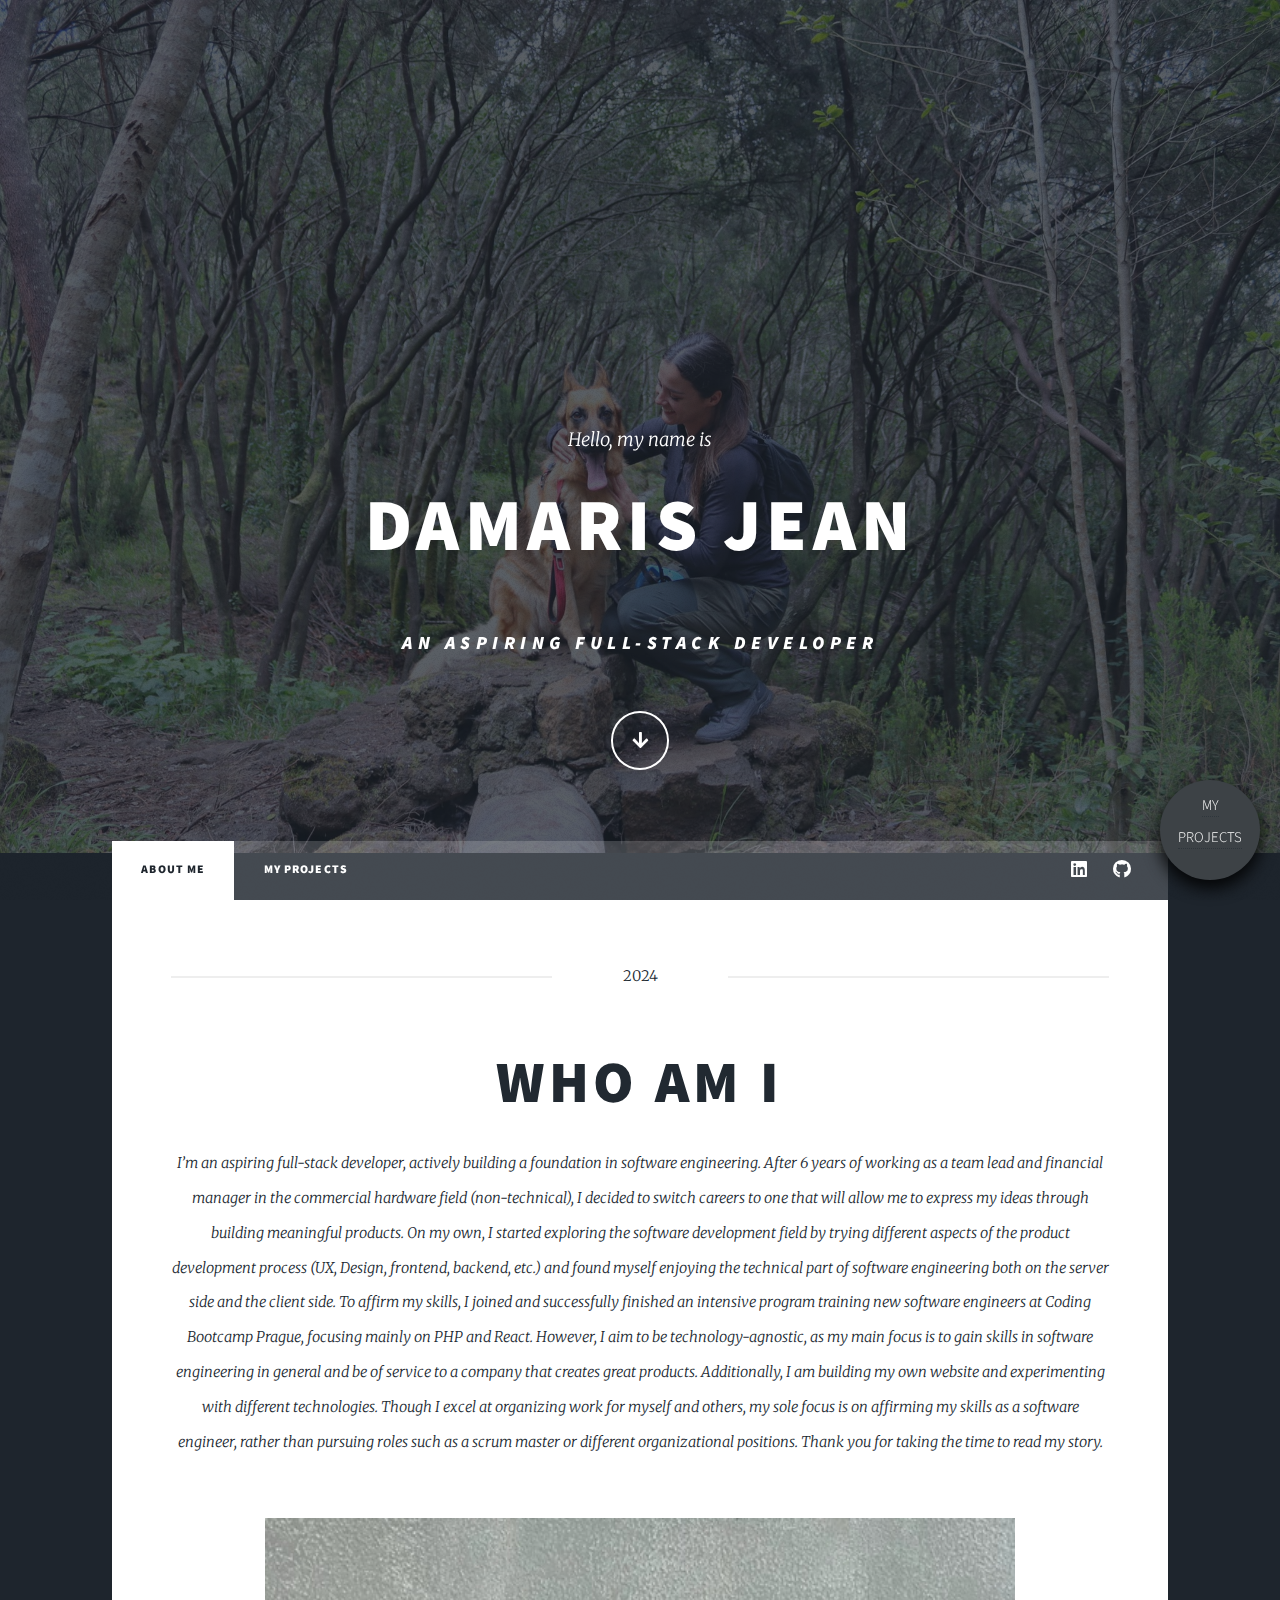
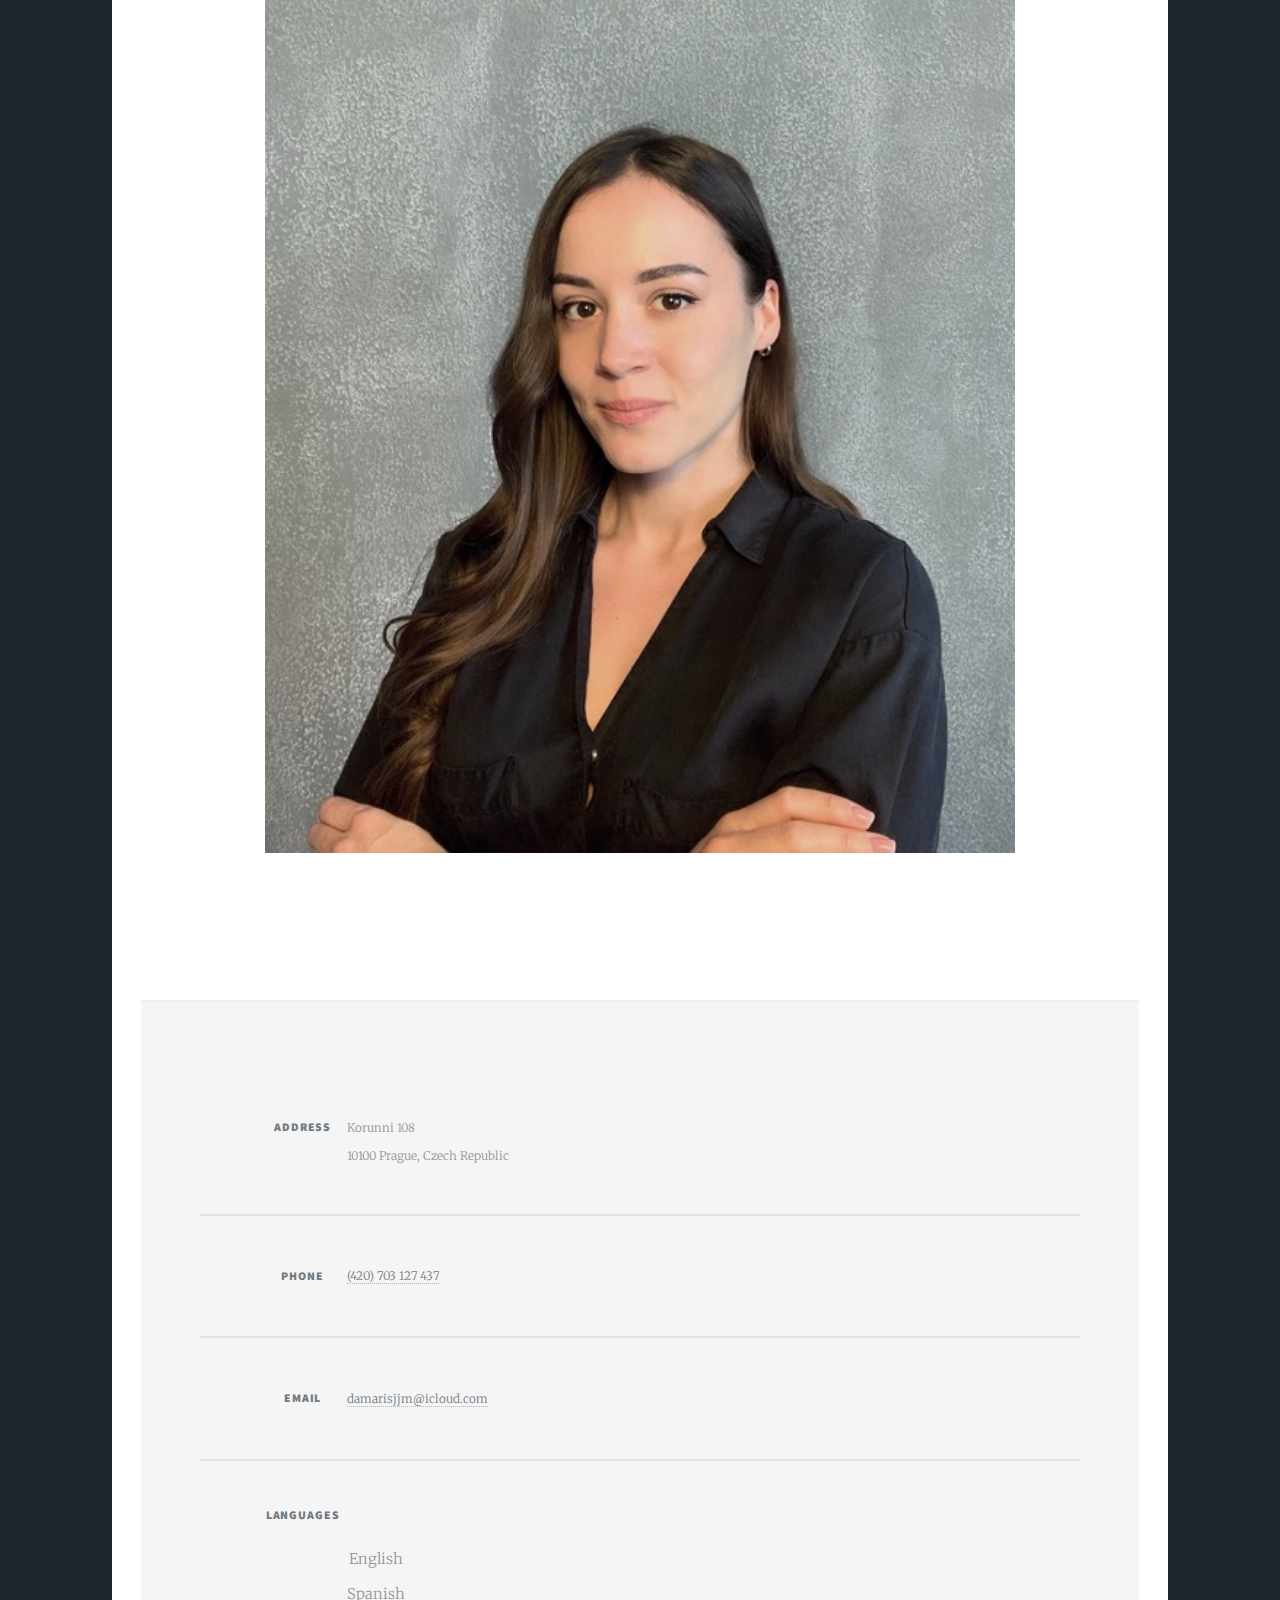
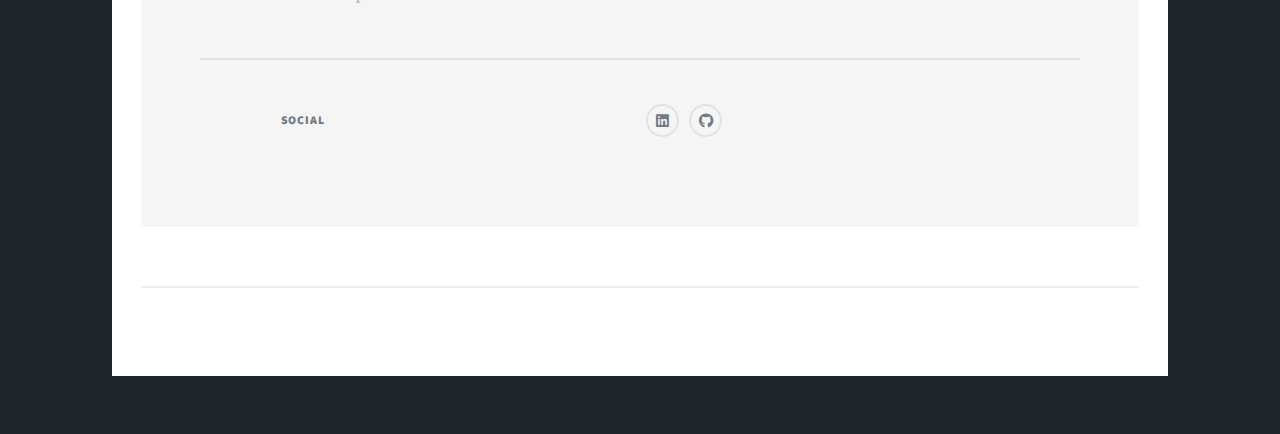
==== index.html @ efca3526 "Add files via upload" ====
<!DOCTYPE html>

<html>
  <head>
    <title>Damaris Jean Jorge Manzano</title>
    <meta charset="utf-8" />
    <meta
      name="viewport"
      content="width=device-width, initial-scale=1, user-scalable=no"
    />
    <link rel="stylesheet" href="assets/css/main.css" />
    <noscript
      ><link rel="stylesheet" href="assets/css/noscript.css"
    /></noscript>
  </head>
  
  <body class="is-preload">
	<!-- Floating Button -->
<div class="floating-button">
    <a href="./generic.html"> MY PROJECTS</a>
</div>
    <!-- Wrapper -->
    <div id="wrapper" class="fade-in">
      <!-- Intro -->
      <div id="intro">
        <p>Hello, my name is</p>
        <h1>
          Damaris Jean
		  <br />
		  <br />
          <p>An aspiring full-stack developer</p>
        </h1>
        <ul class="actions">
          <li>
            <a
              href="#header"
              class="button icon solid solo fa-arrow-down scrolly"
              >Continue</a
            >
          </li>
        </ul>
      </div>

      <!-- Nav -->
      <nav id="nav">
        <ul class="links">
          <li class="active"><a href="index.html">About Me</a></li>
          <li><a href="generic.html">My projects</a></li>

          <!-- <li><a href="elements.html">Elements Reference</a></li> -->
        </ul>
        <ul class="icons">
          <li>
            <a href="https://www.linkedin.com/in/damaris-jjm" class="icon brands fa-linkedin"
              ><span class="label">Linkedin</span></a
            >
          </li>
          <li>
            <a href="https://github.com/DamarisJean" class="icon brands fa-github"
              ><span class="label">GitHub</span></a
            >
          </li>
        </ul>
      </nav>

      <!-- Main -->
      <div id="main">
        <!-- Featured Post -->
        <article class="post featured">
          <header class="major">
            <span class="date">2024</span>
            <h2>
              <a href="#">Who am I </a>
            </h2>
            <p>
              
I’m an aspiring full-stack developer, actively building a foundation in software engineering.
After 6 years of working as a team lead and financial manager in the commercial hardware field (non-technical), I decided to switch careers to one that will allow me to express my ideas through building meaningful products. On my own, I started exploring the software development field by trying different aspects of the product development process (UX, Design, frontend, backend, etc.) and found myself enjoying the technical part of software engineering both on the server side and the client side.
To affirm my skills, I joined and successfully finished an intensive program training new software engineers at Coding Bootcamp Prague, focusing mainly on PHP and React. However, I aim to be technology-agnostic, as my main focus is to gain skills in software engineering in general and be of service to a company that creates great products.
Additionally, I am building my own website and experimenting with different technologies. Though I excel at organizing work for myself and others, my sole focus is on affirming my skills as a software engineer, rather than pursuing roles such as a scrum master or different organizational positions.
Thank you for taking the time to read my story. 
            </p>
          </header>
          <a href="#" class="image main"><img src="images/bg.jpg" alt="" /></a>
          <ul class="actions special"></ul>
        </article>


      <!-- Footer -->
      <footer id="footer">
        <section class="split contact">
          <section class="alt">
            <h3>Address</h3>
            <p>
              Korunni 108<br />
              10100 Prague, Czech Republic
            </p>
          </section>
          <section>
            <h3>Phone</h3>
            <p><a href="#">(420) 703 127 437</a></p>
          </section>
          <section>
            <h3>Email</h3>
            <p><a href="#">damarisjjm@icloud.com</a></p>
          </section>
		  <section class="alt">
            <h3>Languages</h3>
            <br>
              English </br>
			  Spanish
            </p>
          </section>
          <section>
            <h3>Social</h3>
            <ul class="icons alt">
              <li>
                <a href="https://www.linkedin.com/in/damaris-jjm" class="icon brands alt fa-linkedin"
                  ><span class="label">Linkedin</span></a
                >
              </li>
              <li>
                <a href="https://github.com/DamarisJean" class="icon brands alt fa-github"
                  ><span class="label">GitHub</span></a
                >
              </li>
            </ul>
          </section>
        </section>
      </footer>

      <!-- Copyright -->
      <div id="copyright">
     
    </div>

    <!-- Scripts -->
    <script src="assets/js/jquery.min.js"></script>
    <script src="assets/js/jquery.scrollex.min.js"></script>
    <script src="assets/js/jquery.scrolly.min.js"></script>
    <script src="assets/js/browser.min.js"></script>
    <script src="assets/js/breakpoints.min.js"></script>
    <script src="assets/js/util.js"></script>
    <script src="assets/js/main.js"></script>
  </body>
</html>
---- assets/css/main.css ----
@import url(fontawesome-all.min.css);
@import url("https://fonts.googleapis.com/css?family=Merriweather:300,700,300italic,700italic|Source+Sans+Pro:900");

html,
body,
div,
span,
applet,
object,
iframe,
h1,
h2,
h3,
h4,
h5,
h6,
p,
blockquote,
pre,
a,
abbr,
acronym,
address,
big,
cite,
code,
del,
dfn,
em,
img,
ins,
kbd,
q,
s,
samp,
small,
strike,
strong,
sub,
sup,
tt,
var,
b,
u,
i,
center,
dl,
dt,
dd,
ol,
ul,
li,
fieldset,
form,
label,
legend,
table,
caption,
tbody,
tfoot,
thead,
tr,
th,
td,
article,
aside,
canvas,
details,
embed,
figure,
figcaption,
footer,
header,
hgroup,
menu,
nav,
output,
ruby,
section,
summary,
time,
mark,
audio,
video {
  margin: 0;
  padding: 0;
  border: 0;
  font-size: 100%;
  font: inherit;
  vertical-align: baseline;
}

/* floating button */
.floating-button {
  position: fixed;
  font-family: "Source Sans Pro", Helvetica, sans-serif;
  bottom: 20px;
  right: 20px;
  line-height: 2.2;
  padding: 10px;
  background-color: #3d4246;
  color: #fff;
  cursor: pointer;
  border-radius: 1000px;
  text-align: center;
  z-index: 500;
  height: 100px;
  width: 100px;
  border-radius: 50%;
  box-shadow: 0 8px 16px 0 rgba(0, 0, 0, 0.8), 0 6px 20px 0 rgba(0, 0, 0, 0.25);
  cursor: pointer;
}

.floating-button a {
  text-decoration: none;
  color: #fff;
}

article,
aside,
details,
figcaption,
figure,
footer,
header,
hgroup,
menu,
nav,
section {
  display: block;
}

body {
  line-height: 1;
}

ol,
ul {
  list-style: none;
}

blockquote,
q {
  quotes: none;
}

blockquote:before,
blockquote:after,
q:before,
q:after {
  content: "";
  content: none;
}

table {
  border-collapse: collapse;
  border-spacing: 0;
}

body {
  -webkit-text-size-adjust: none;
}

mark {
  background-color: transparent;
  color: inherit;
}

input::-moz-focus-inner {
  border: 0;
  padding: 0;
}

input,
select,
textarea {
  -moz-appearance: none;
  -webkit-appearance: none;
  -ms-appearance: none;
  appearance: none;
}

/* Basic */

@-ms-viewport {
  width: device-width;
}

body {
  -ms-overflow-style: scrollbar;
}

@media screen and (max-width: 480px) {
  html,
  body {
    min-width: 320px;
  }
}

html {
  box-sizing: border-box;
}

*,
*:before,
*:after {
  box-sizing: inherit;
}

body {
  background-color: #1e252d;
}

body.is-preload *,
body.is-preload *:before,
body.is-preload *:after {
  -moz-animation: none !important;
  -webkit-animation: none !important;
  -ms-animation: none !important;
  animation: none !important;
  -moz-transition: none !important;
  -webkit-transition: none !important;
  -ms-transition: none !important;
  transition: none !important;
}

/* Type */

html {
  font-size: 16pt;
}

@media screen and (max-width: 1680px) {
  html {
    font-size: 12pt;
  }
}

@media screen and (max-width: 1280px) {
  html {
    font-size: 11pt;
  }
}

@media screen and (max-width: 360px) {
  html {
    font-size: 10pt;
  }
}

body {
  color: #212931;
}

body,
input,
select,
textarea {
  font-family: "Merriweather", Georgia, serif;
  font-weight: 300;
  font-size: 1rem;
  line-height: 2.375;
}

a {
  -moz-transition: color 0.2s ease-in-out, background-color 0.2s ease-in-out,
    border-color 0.2s ease-in-out, box-shadow 0.2s ease-in-out;
  -webkit-transition: color 0.2s ease-in-out, background-color 0.2s ease-in-out,
    border-color 0.2s ease-in-out, box-shadow 0.2s ease-in-out;
  -ms-transition: color 0.2s ease-in-out, background-color 0.2s ease-in-out,
    border-color 0.2s ease-in-out, box-shadow 0.2s ease-in-out;
  transition: color 0.2s ease-in-out, background-color 0.2s ease-in-out,
    border-color 0.2s ease-in-out, box-shadow 0.2s ease-in-out;
  border-bottom: dotted 1px;
  text-decoration: none;
}

a:hover {
  border-bottom-color: transparent;
}

strong,
b {
  font-weight: 600;
}

em,
i {
  font-style: italic;
}

p {
  text-align: justify;
  margin: 0 0 2rem 0;
}

h1,
h2,
h3,
h4,
h5,
h6 {
  font-family: "Source Sans Pro", Helvetica, sans-serif;
  font-weight: 900;
  line-height: 1.5;
  letter-spacing: 0.075em;
  text-transform: uppercase;
  margin: 0 0 1rem 0;
}

h1 a,
h2 a,
h3 a,
h4 a,
h5 a,
h6 a {
  border-bottom: 0;
  color: inherit;
  text-decoration: none;
}

h1 {
  font-size: 4rem;
  line-height: 1.1;
  margin: 0 0 2rem 0;
}

h2 {
  font-size: 1.75rem;
  line-height: 1.3;
  margin: 0 0 1.5rem 0;
}

h3 {
  font-size: 1.25rem;
  margin: 0 0 1.5rem 0;
}

h4 {
  font-size: 1rem;
}

h5 {
  font-size: 0.9rem;
}

h6 {
  font-size: 0.8rem;
}

sub {
  font-size: 0.8rem;
  position: relative;
  top: 0.5rem;
}

sup {
  font-size: 0.8rem;
  position: relative;
  top: -0.5rem;
}

blockquote {
  border-left: solid 4px;
  font-style: italic;
  margin: 0 0 2rem 0;
  padding: 0.5rem 0 0.5rem 2rem;
}

code {
  border: solid 2px;
  font-family: "Courier New", monospace;
  font-size: 0.9rem;
  margin: 0 0.25rem;
  padding: 0.25rem 0.65rem;
}

pre {
  -webkit-overflow-scrolling: touch;
  font-family: "Courier New", monospace;
  font-size: 0.9rem;
  margin: 0 0 2rem 0;
}

pre code {
  display: block;
  line-height: 1.75;
  padding: 1rem 1.5rem;
  overflow-x: auto;
}

hr {
  border: 0;
  border-bottom: solid 2px;
  margin: 3rem 0;
}

hr.major {
  margin: 5rem 0;
}

.align-left {
  text-align: left;
}

.align-center {
  text-align: center;
}

.align-right {
  text-align: right;
}

input,
select,
textarea {
  color: #212931;
}

a {
  color: #212931;
  border-bottom-color: rgba(33, 41, 49, 0.5);
}

a:hover {
  border-bottom-color: transparent;
  color: #18bfef !important;
}

strong,
b {
  color: #212931;
}

h1,
h2,
h3,
h4,
h5,
h6 {
  color: #212931;
}

blockquote {
  border-left-color: #eeeeee;
}

code {
  background: rgba(220, 220, 220, 0.25);
  border-color: #eeeeee;
}

hr {
  border-bottom-color: #eeeeee;
}

/* Row */

.row {
  display: flex;
  flex-wrap: wrap;
  box-sizing: border-box;
  align-items: stretch;
}

.row > * {
  box-sizing: border-box;
}

.row.gtr-uniform > * > :last-child {
  margin-bottom: 0;
}

.row.aln-left {
  justify-content: flex-start;
}

.row.aln-center {
  justify-content: center;
}

.row.aln-right {
  justify-content: flex-end;
}

.row.aln-top {
  align-items: flex-start;
}

.row.aln-middle {
  align-items: center;
}

.row.aln-bottom {
  align-items: flex-end;
}

.row > .imp {
  order: -1;
}

.row > .col-1 {
  width: 8.33333%;
}

.row > .off-1 {
  margin-left: 8.33333%;
}

.row > .col-2 {
  width: 16.66667%;
}

.row > .off-2 {
  margin-left: 16.66667%;
}

.row > .col-3 {
  width: 25%;
}

.row > .off-3 {
  margin-left: 25%;
}

.row > .col-4 {
  width: 33.33333%;
}

.row > .off-4 {
  margin-left: 33.33333%;
}

.row > .col-5 {
  width: 41.66667%;
}

.row > .off-5 {
  margin-left: 41.66667%;
}

.row > .col-6 {
  width: 50%;
}

.row > .off-6 {
  margin-left: 50%;
}

.row > .col-7 {
  width: 58.33333%;
}

.row > .off-7 {
  margin-left: 58.33333%;
}

.row > .col-8 {
  width: 66.66667%;
}

.row > .off-8 {
  margin-left: 66.66667%;
}

.row > .col-9 {
  width: 75%;
}

.row > .off-9 {
  margin-left: 75%;
}

.row > .col-10 {
  width: 83.33333%;
}

.row > .off-10 {
  margin-left: 83.33333%;
}

.row > .col-11 {
  width: 91.66667%;
}

.row > .off-11 {
  margin-left: 91.66667%;
}

.row > .col-12 {
  width: 100%;
}

.row > .off-12 {
  margin-left: 100%;
}

.row.gtr-0 {
  margin-top: 0;
  margin-left: 0rem;
}

.row.gtr-0 > * {
  padding: 0 0 0 0rem;
}

.row.gtr-0.gtr-uniform {
  margin-top: 0rem;
}

.row.gtr-0.gtr-uniform > * {
  padding-top: 0rem;
}

.row.gtr-25 {
  margin-top: 0;
  margin-left: -0.375rem;
}

.row.gtr-25 > * {
  padding: 0 0 0 0.375rem;
}

.row.gtr-25.gtr-uniform {
  margin-top: -0.375rem;
}

.row.gtr-25.gtr-uniform > * {
  padding-top: 0.375rem;
}

.row.gtr-50 {
  margin-top: 0;
  margin-left: -0.75rem;
}

.row.gtr-50 > * {
  padding: 0 0 0 0.75rem;
}

.row.gtr-50.gtr-uniform {
  margin-top: -0.75rem;
}

.row.gtr-50.gtr-uniform > * {
  padding-top: 0.75rem;
}

.row {
  margin-top: 0;
  margin-left: -1.5rem;
}

.row > * {
  padding: 0 0 0 1.5rem;
}

.row.gtr-uniform {
  margin-top: -1.5rem;
}

.row.gtr-uniform > * {
  padding-top: 1.5rem;
}

.row.gtr-150 {
  margin-top: 0;
  margin-left: -2.25rem;
}

.row.gtr-150 > * {
  padding: 0 0 0 2.25rem;
}

.row.gtr-150.gtr-uniform {
  margin-top: -2.25rem;
}

.row.gtr-150.gtr-uniform > * {
  padding-top: 2.25rem;
}

.row.gtr-200 {
  margin-top: 0;
  margin-left: -3rem;
}

.row.gtr-200 > * {
  padding: 0 0 0 3rem;
}

.row.gtr-200.gtr-uniform {
  margin-top: -3rem;
}

.row.gtr-200.gtr-uniform > * {
  padding-top: 3rem;
}

@media screen and (max-width: 1680px) {
  .row {
    display: flex;
    flex-wrap: wrap;
    box-sizing: border-box;
    align-items: stretch;
  }

  .row > * {
    box-sizing: border-box;
  }

  .row.gtr-uniform > * > :last-child {
    margin-bottom: 0;
  }

  .row.aln-left {
    justify-content: flex-start;
  }

  .row.aln-center {
    justify-content: center;
  }

  .row.aln-right {
    justify-content: flex-end;
  }

  .row.aln-top {
    align-items: flex-start;
  }

  .row.aln-middle {
    align-items: center;
  }

  .row.aln-bottom {
    align-items: flex-end;
  }

  .row > .imp-xlarge {
    order: -1;
  }

  .row > .col-1-xlarge {
    width: 8.33333%;
  }

  .row > .off-1-xlarge {
    margin-left: 8.33333%;
  }

  .row > .col-2-xlarge {
    width: 16.66667%;
  }

  .row > .off-2-xlarge {
    margin-left: 16.66667%;
  }

  .row > .col-3-xlarge {
    width: 25%;
  }

  .row > .off-3-xlarge {
    margin-left: 25%;
  }

  .row > .col-4-xlarge {
    width: 33.33333%;
  }

  .row > .off-4-xlarge {
    margin-left: 33.33333%;
  }

  .row > .col-5-xlarge {
    width: 41.66667%;
  }

  .row > .off-5-xlarge {
    margin-left: 41.66667%;
  }

  .row > .col-6-xlarge {
    width: 50%;
  }

  .row > .off-6-xlarge {
    margin-left: 50%;
  }

  .row > .col-7-xlarge {
    width: 58.33333%;
  }

  .row > .off-7-xlarge {
    margin-left: 58.33333%;
  }

  .row > .col-8-xlarge {
    width: 66.66667%;
  }

  .row > .off-8-xlarge {
    margin-left: 66.66667%;
  }

  .row > .col-9-xlarge {
    width: 75%;
  }

  .row > .off-9-xlarge {
    margin-left: 75%;
  }

  .row > .col-10-xlarge {
    width: 83.33333%;
  }

  .row > .off-10-xlarge {
    margin-left: 83.33333%;
  }

  .row > .col-11-xlarge {
    width: 91.66667%;
  }

  .row > .off-11-xlarge {
    margin-left: 91.66667%;
  }

  .row > .col-12-xlarge {
    width: 100%;
  }

  .row > .off-12-xlarge {
    margin-left: 100%;
  }

  .row.gtr-0 {
    margin-top: 0;
    margin-left: 0rem;
  }

  .row.gtr-0 > * {
    padding: 0 0 0 0rem;
  }

  .row.gtr-0.gtr-uniform {
    margin-top: 0rem;
  }

  .row.gtr-0.gtr-uniform > * {
    padding-top: 0rem;
  }

  .row.gtr-25 {
    margin-top: 0;
    margin-left: -0.375rem;
  }

  .row.gtr-25 > * {
    padding: 0 0 0 0.375rem;
  }

  .row.gtr-25.gtr-uniform {
    margin-top: -0.375rem;
  }

  .row.gtr-25.gtr-uniform > * {
    padding-top: 0.375rem;
  }

  .row.gtr-50 {
    margin-top: 0;
    margin-left: -0.75rem;
  }

  .row.gtr-50 > * {
    padding: 0 0 0 0.75rem;
  }

  .row.gtr-50.gtr-uniform {
    margin-top: -0.75rem;
  }

  .row.gtr-50.gtr-uniform > * {
    padding-top: 0.75rem;
  }

  .row {
    margin-top: 0;
    margin-left: -1.5rem;
  }

  .row > * {
    padding: 0 0 0 1.5rem;
  }

  .row.gtr-uniform {
    margin-top: -1.5rem;
  }

  .row.gtr-uniform > * {
    padding-top: 1.5rem;
  }

  .row.gtr-150 {
    margin-top: 0;
    margin-left: -2.25rem;
  }

  .row.gtr-150 > * {
    padding: 0 0 0 2.25rem;
  }

  .row.gtr-150.gtr-uniform {
    margin-top: -2.25rem;
  }

  .row.gtr-150.gtr-uniform > * {
    padding-top: 2.25rem;
  }

  .row.gtr-200 {
    margin-top: 0;
    margin-left: -3rem;
  }

  .row.gtr-200 > * {
    padding: 0 0 0 3rem;
  }

  .row.gtr-200.gtr-uniform {
    margin-top: -3rem;
  }

  .row.gtr-200.gtr-uniform > * {
    padding-top: 3rem;
  }
}

@media screen and (max-width: 1280px) {
  .row {
    display: flex;
    flex-wrap: wrap;
    box-sizing: border-box;
    align-items: stretch;
  }

  .row > * {
    box-sizing: border-box;
  }

  .row.gtr-uniform > * > :last-child {
    margin-bottom: 0;
  }

  .row.aln-left {
    justify-content: flex-start;
  }

  .row.aln-center {
    justify-content: center;
  }

  .row.aln-right {
    justify-content: flex-end;
  }

  .row.aln-top {
    align-items: flex-start;
  }

  .row.aln-middle {
    align-items: center;
  }

  .row.aln-bottom {
    align-items: flex-end;
  }

  .row > .imp-large {
    order: -1;
  }

  .row > .col-1-large {
    width: 8.33333%;
  }

  .row > .off-1-large {
    margin-left: 8.33333%;
  }

  .row > .col-2-large {
    width: 16.66667%;
  }

  .row > .off-2-large {
    margin-left: 16.66667%;
  }

  .row > .col-3-large {
    width: 25%;
  }

  .row > .off-3-large {
    margin-left: 25%;
  }

  .row > .col-4-large {
    width: 33.33333%;
  }

  .row > .off-4-large {
    margin-left: 33.33333%;
  }

  .row > .col-5-large {
    width: 41.66667%;
  }

  .row > .off-5-large {
    margin-left: 41.66667%;
  }

  .row > .col-6-large {
    width: 50%;
  }

  .row > .off-6-large {
    margin-left: 50%;
  }

  .row > .col-7-large {
    width: 58.33333%;
  }

  .row > .off-7-large {
    margin-left: 58.33333%;
  }

  .row > .col-8-large {
    width: 66.66667%;
  }

  .row > .off-8-large {
    margin-left: 66.66667%;
  }

  .row > .col-9-large {
    width: 75%;
  }

  .row > .off-9-large {
    margin-left: 75%;
  }

  .row > .col-10-large {
    width: 83.33333%;
  }

  .row > .off-10-large {
    margin-left: 83.33333%;
  }

  .row > .col-11-large {
    width: 91.66667%;
  }

  .row > .off-11-large {
    margin-left: 91.66667%;
  }

  .row > .col-12-large {
    width: 100%;
  }

  .row > .off-12-large {
    margin-left: 100%;
  }

  .row.gtr-0 {
    margin-top: 0;
    margin-left: 0rem;
  }

  .row.gtr-0 > * {
    padding: 0 0 0 0rem;
  }

  .row.gtr-0.gtr-uniform {
    margin-top: 0rem;
  }

  .row.gtr-0.gtr-uniform > * {
    padding-top: 0rem;
  }

  .row.gtr-25 {
    margin-top: 0;
    margin-left: -0.375rem;
  }

  .row.gtr-25 > * {
    padding: 0 0 0 0.375rem;
  }

  .row.gtr-25.gtr-uniform {
    margin-top: -0.375rem;
  }

  .row.gtr-25.gtr-uniform > * {
    padding-top: 0.375rem;
  }

  .row.gtr-50 {
    margin-top: 0;
    margin-left: -0.75rem;
  }

  .row.gtr-50 > * {
    padding: 0 0 0 0.75rem;
  }

  .row.gtr-50.gtr-uniform {
    margin-top: -0.75rem;
  }

  .row.gtr-50.gtr-uniform > * {
    padding-top: 0.75rem;
  }

  .row {
    margin-top: 0;
    margin-left: -1.5rem;
  }

  .row > * {
    padding: 0 0 0 1.5rem;
  }

  .row.gtr-uniform {
    margin-top: -1.5rem;
  }

  .row.gtr-uniform > * {
    padding-top: 1.5rem;
  }

  .row.gtr-150 {
    margin-top: 0;
    margin-left: -2.25rem;
  }

  .row.gtr-150 > * {
    padding: 0 0 0 2.25rem;
  }

  .row.gtr-150.gtr-uniform {
    margin-top: -2.25rem;
  }

  .row.gtr-150.gtr-uniform > * {
    padding-top: 2.25rem;
  }

  .row.gtr-200 {
    margin-top: 0;
    margin-left: -3rem;
  }

  .row.gtr-200 > * {
    padding: 0 0 0 3rem;
  }

  .row.gtr-200.gtr-uniform {
    margin-top: -3rem;
  }

  .row.gtr-200.gtr-uniform > * {
    padding-top: 3rem;
  }
}

@media screen and (max-width: 980px) {
  .row {
    display: flex;
    flex-wrap: wrap;
    box-sizing: border-box;
    align-items: stretch;
  }

  .row > * {
    box-sizing: border-box;
  }

  .row.gtr-uniform > * > :last-child {
    margin-bottom: 0;
  }

  .row.aln-left {
    justify-content: flex-start;
  }

  .row.aln-center {
    justify-content: center;
  }

  .row.aln-right {
    justify-content: flex-end;
  }

  .row.aln-top {
    align-items: flex-start;
  }

  .row.aln-middle {
    align-items: center;
  }

  .row.aln-bottom {
    align-items: flex-end;
  }

  .row > .imp-medium {
    order: -1;
  }

  .row > .col-1-medium {
    width: 8.33333%;
  }

  .row > .off-1-medium {
    margin-left: 8.33333%;
  }

  .row > .col-2-medium {
    width: 16.66667%;
  }

  .row > .off-2-medium {
    margin-left: 16.66667%;
  }

  .row > .col-3-medium {
    width: 25%;
  }

  .row > .off-3-medium {
    margin-left: 25%;
  }

  .row > .col-4-medium {
    width: 33.33333%;
  }

  .row > .off-4-medium {
    margin-left: 33.33333%;
  }

  .row > .col-5-medium {
    width: 41.66667%;
  }

  .row > .off-5-medium {
    margin-left: 41.66667%;
  }

  .row > .col-6-medium {
    width: 50%;
  }

  .row > .off-6-medium {
    margin-left: 50%;
  }

  .row > .col-7-medium {
    width: 58.33333%;
  }

  .row > .off-7-medium {
    margin-left: 58.33333%;
  }

  .row > .col-8-medium {
    width: 66.66667%;
  }

  .row > .off-8-medium {
    margin-left: 66.66667%;
  }

  .row > .col-9-medium {
    width: 75%;
  }

  .row > .off-9-medium {
    margin-left: 75%;
  }

  .row > .col-10-medium {
    width: 83.33333%;
  }

  .row > .off-10-medium {
    margin-left: 83.33333%;
  }

  .row > .col-11-medium {
    width: 91.66667%;
  }

  .row > .off-11-medium {
    margin-left: 91.66667%;
  }

  .row > .col-12-medium {
    width: 100%;
  }

  .row > .off-12-medium {
    margin-left: 100%;
  }

  .row.gtr-0 {
    margin-top: 0;
    margin-left: 0rem;
  }

  .row.gtr-0 > * {
    padding: 0 0 0 0rem;
  }

  .row.gtr-0.gtr-uniform {
    margin-top: 0rem;
  }

  .row.gtr-0.gtr-uniform > * {
    padding-top: 0rem;
  }

  .row.gtr-25 {
    margin-top: 0;
    margin-left: -0.375rem;
  }

  .row.gtr-25 > * {
    padding: 0 0 0 0.375rem;
  }

  .row.gtr-25.gtr-uniform {
    margin-top: -0.375rem;
  }

  .row.gtr-25.gtr-uniform > * {
    padding-top: 0.375rem;
  }

  .row.gtr-50 {
    margin-top: 0;
    margin-left: -0.75rem;
  }

  .row.gtr-50 > * {
    padding: 0 0 0 0.75rem;
  }

  .row.gtr-50.gtr-uniform {
    margin-top: -0.75rem;
  }

  .row.gtr-50.gtr-uniform > * {
    padding-top: 0.75rem;
  }

  .row {
    margin-top: 0;
    margin-left: -1.5rem;
  }

  .row > * {
    padding: 0 0 0 1.5rem;
  }

  .row.gtr-uniform {
    margin-top: -1.5rem;
  }

  .row.gtr-uniform > * {
    padding-top: 1.5rem;
  }

  .row.gtr-150 {
    margin-top: 0;
    margin-left: -2.25rem;
  }

  .row.gtr-150 > * {
    padding: 0 0 0 2.25rem;
  }

  .row.gtr-150.gtr-uniform {
    margin-top: -2.25rem;
  }

  .row.gtr-150.gtr-uniform > * {
    padding-top: 2.25rem;
  }

  .row.gtr-200 {
    margin-top: 0;
    margin-left: -3rem;
  }

  .row.gtr-200 > * {
    padding: 0 0 0 3rem;
  }

  .row.gtr-200.gtr-uniform {
    margin-top: -3rem;
  }

  .row.gtr-200.gtr-uniform > * {
    padding-top: 3rem;
  }
}

@media screen and (max-width: 736px) {
  .row {
    display: flex;
    flex-wrap: wrap;
    box-sizing: border-box;
    align-items: stretch;
  }

  .row > * {
    box-sizing: border-box;
  }

  .row.gtr-uniform > * > :last-child {
    margin-bottom: 0;
  }

  .row.aln-left {
    justify-content: flex-start;
  }

  .row.aln-center {
    justify-content: center;
  }

  .row.aln-right {
    justify-content: flex-end;
  }

  .row.aln-top {
    align-items: flex-start;
  }

  .row.aln-middle {
    align-items: center;
  }

  .row.aln-bottom {
    align-items: flex-end;
  }

  .row > .imp-small {
    order: -1;
  }

  .row > .col-1-small {
    width: 8.33333%;
  }

  .row > .off-1-small {
    margin-left: 8.33333%;
  }

  .row > .col-2-small {
    width: 16.66667%;
  }

  .row > .off-2-small {
    margin-left: 16.66667%;
  }

  .row > .col-3-small {
    width: 25%;
  }

  .row > .off-3-small {
    margin-left: 25%;
  }

  .row > .col-4-small {
    width: 33.33333%;
  }

  .row > .off-4-small {
    margin-left: 33.33333%;
  }

  .row > .col-5-small {
    width: 41.66667%;
  }

  .row > .off-5-small {
    margin-left: 41.66667%;
  }

  .row > .col-6-small {
    width: 50%;
  }

  .row > .off-6-small {
    margin-left: 50%;
  }

  .row > .col-7-small {
    width: 58.33333%;
  }

  .row > .off-7-small {
    margin-left: 58.33333%;
  }

  .row > .col-8-small {
    width: 66.66667%;
  }

  .row > .off-8-small {
    margin-left: 66.66667%;
  }

  .row > .col-9-small {
    width: 75%;
  }

  .row > .off-9-small {
    margin-left: 75%;
  }

  .row > .col-10-small {
    width: 83.33333%;
  }

  .row > .off-10-small {
    margin-left: 83.33333%;
  }

  .row > .col-11-small {
    width: 91.66667%;
  }

  .row > .off-11-small {
    margin-left: 91.66667%;
  }

  .row > .col-12-small {
    width: 100%;
  }

  .row > .off-12-small {
    margin-left: 100%;
  }

  .row.gtr-0 {
    margin-top: 0;
    margin-left: 0rem;
  }

  .row.gtr-0 > * {
    padding: 0 0 0 0rem;
  }

  .row.gtr-0.gtr-uniform {
    margin-top: 0rem;
  }

  .row.gtr-0.gtr-uniform > * {
    padding-top: 0rem;
  }

  .row.gtr-25 {
    margin-top: 0;
    margin-left: -0.375rem;
  }

  .row.gtr-25 > * {
    padding: 0 0 0 0.375rem;
  }

  .row.gtr-25.gtr-uniform {
    margin-top: -0.375rem;
  }

  .row.gtr-25.gtr-uniform > * {
    padding-top: 0.375rem;
  }

  .row.gtr-50 {
    margin-top: 0;
    margin-left: -0.75rem;
  }

  .row.gtr-50 > * {
    padding: 0 0 0 0.75rem;
  }

  .row.gtr-50.gtr-uniform {
    margin-top: -0.75rem;
  }

  .row.gtr-50.gtr-uniform > * {
    padding-top: 0.75rem;
  }

  .row {
    margin-top: 0;
    margin-left: -1.5rem;
  }

  .row > * {
    padding: 0 0 0 1.5rem;
  }

  .row.gtr-uniform {
    margin-top: -1.5rem;
  }

  .row.gtr-uniform > * {
    padding-top: 1.5rem;
  }

  .row.gtr-150 {
    margin-top: 0;
    margin-left: -2.25rem;
  }

  .row.gtr-150 > * {
    padding: 0 0 0 2.25rem;
  }

  .row.gtr-150.gtr-uniform {
    margin-top: -2.25rem;
  }

  .row.gtr-150.gtr-uniform > * {
    padding-top: 2.25rem;
  }

  .row.gtr-200 {
    margin-top: 0;
    margin-left: -3rem;
  }

  .row.gtr-200 > * {
    padding: 0 0 0 3rem;
  }

  .row.gtr-200.gtr-uniform {
    margin-top: -3rem;
  }

  .row.gtr-200.gtr-uniform > * {
    padding-top: 3rem;
  }
}

@media screen and (max-width: 480px) {
  .row {
    display: flex;
    flex-wrap: wrap;
    box-sizing: border-box;
    align-items: stretch;
  }

  .row > * {
    box-sizing: border-box;
  }

  .row.gtr-uniform > * > :last-child {
    margin-bottom: 0;
  }

  .row.aln-left {
    justify-content: flex-start;
  }

  .row.aln-center {
    justify-content: center;
  }

  .row.aln-right {
    justify-content: flex-end;
  }

  .row.aln-top {
    align-items: flex-start;
  }

  .row.aln-middle {
    align-items: center;
  }

  .row.aln-bottom {
    align-items: flex-end;
  }

  .row > .imp-xsmall {
    order: -1;
  }

  .row > .col-1-xsmall {
    width: 8.33333%;
  }

  .row > .off-1-xsmall {
    margin-left: 8.33333%;
  }

  .row > .col-2-xsmall {
    width: 16.66667%;
  }

  .row > .off-2-xsmall {
    margin-left: 16.66667%;
  }

  .row > .col-3-xsmall {
    width: 25%;
  }

  .row > .off-3-xsmall {
    margin-left: 25%;
  }

  .row > .col-4-xsmall {
    width: 33.33333%;
  }

  .row > .off-4-xsmall {
    margin-left: 33.33333%;
  }

  .row > .col-5-xsmall {
    width: 41.66667%;
  }

  .row > .off-5-xsmall {
    margin-left: 41.66667%;
  }

  .row > .col-6-xsmall {
    width: 50%;
  }

  .row > .off-6-xsmall {
    margin-left: 50%;
  }

  .row > .col-7-xsmall {
    width: 58.33333%;
  }

  .row > .off-7-xsmall {
    margin-left: 58.33333%;
  }

  .row > .col-8-xsmall {
    width: 66.66667%;
  }

  .row > .off-8-xsmall {
    margin-left: 66.66667%;
  }

  .row > .col-9-xsmall {
    width: 75%;
  }

  .row > .off-9-xsmall {
    margin-left: 75%;
  }

  .row > .col-10-xsmall {
    width: 83.33333%;
  }

  .row > .off-10-xsmall {
    margin-left: 83.33333%;
  }

  .row > .col-11-xsmall {
    width: 91.66667%;
  }

  .row > .off-11-xsmall {
    margin-left: 91.66667%;
  }

  .row > .col-12-xsmall {
    width: 100%;
  }

  .row > .off-12-xsmall {
    margin-left: 100%;
  }

  .row.gtr-0 {
    margin-top: 0;
    margin-left: 0rem;
  }

  .row.gtr-0 > * {
    padding: 0 0 0 0rem;
  }

  .row.gtr-0.gtr-uniform {
    margin-top: 0rem;
  }

  .row.gtr-0.gtr-uniform > * {
    padding-top: 0rem;
  }

  .row.gtr-25 {
    margin-top: 0;
    margin-left: -0.375rem;
  }

  .row.gtr-25 > * {
    padding: 0 0 0 0.375rem;
  }

  .row.gtr-25.gtr-uniform {
    margin-top: -0.375rem;
  }

  .row.gtr-25.gtr-uniform > * {
    padding-top: 0.375rem;
  }

  .row.gtr-50 {
    margin-top: 0;
    margin-left: -0.75rem;
  }

  .row.gtr-50 > * {
    padding: 0 0 0 0.75rem;
  }

  .row.gtr-50.gtr-uniform {
    margin-top: -0.75rem;
  }

  .row.gtr-50.gtr-uniform > * {
    padding-top: 0.75rem;
  }

  .row {
    margin-top: 0;
    margin-left: -1.5rem;
  }

  .row > * {
    padding: 0 0 0 1.5rem;
  }

  .row.gtr-uniform {
    margin-top: -1.5rem;
  }

  .row.gtr-uniform > * {
    padding-top: 1.5rem;
  }

  .row.gtr-150 {
    margin-top: 0;
    margin-left: -2.25rem;
  }

  .row.gtr-150 > * {
    padding: 0 0 0 2.25rem;
  }

  .row.gtr-150.gtr-uniform {
    margin-top: -2.25rem;
  }

  .row.gtr-150.gtr-uniform > * {
    padding-top: 2.25rem;
  }

  .row.gtr-200 {
    margin-top: 0;
    margin-left: -3rem;
  }

  .row.gtr-200 > * {
    padding: 0 0 0 3rem;
  }

  .row.gtr-200.gtr-uniform {
    margin-top: -3rem;
  }

  .row.gtr-200.gtr-uniform > * {
    padding-top: 3rem;
  }
}

@media screen and (max-width: 360px) {
  .row {
    display: flex;
    flex-wrap: wrap;
    box-sizing: border-box;
    align-items: stretch;
  }

  .row > * {
    box-sizing: border-box;
  }

  .row.gtr-uniform > * > :last-child {
    margin-bottom: 0;
  }

  .row.aln-left {
    justify-content: flex-start;
  }

  .row.aln-center {
    justify-content: center;
  }

  .row.aln-right {
    justify-content: flex-end;
  }

  .row.aln-top {
    align-items: flex-start;
  }

  .row.aln-middle {
    align-items: center;
  }

  .row.aln-bottom {
    align-items: flex-end;
  }

  .row > .imp-xxsmall {
    order: -1;
  }

  .row > .col-1-xxsmall {
    width: 8.33333%;
  }

  .row > .off-1-xxsmall {
    margin-left: 8.33333%;
  }

  .row > .col-2-xxsmall {
    width: 16.66667%;
  }

  .row > .off-2-xxsmall {
    margin-left: 16.66667%;
  }

  .row > .col-3-xxsmall {
    width: 25%;
  }

  .row > .off-3-xxsmall {
    margin-left: 25%;
  }

  .row > .col-4-xxsmall {
    width: 33.33333%;
  }

  .row > .off-4-xxsmall {
    margin-left: 33.33333%;
  }

  .row > .col-5-xxsmall {
    width: 41.66667%;
  }

  .row > .off-5-xxsmall {
    margin-left: 41.66667%;
  }

  .row > .col-6-xxsmall {
    width: 50%;
  }

  .row > .off-6-xxsmall {
    margin-left: 50%;
  }

  .row > .col-7-xxsmall {
    width: 58.33333%;
  }

  .row > .off-7-xxsmall {
    margin-left: 58.33333%;
  }

  .row > .col-8-xxsmall {
    width: 66.66667%;
  }

  .row > .off-8-xxsmall {
    margin-left: 66.66667%;
  }

  .row > .col-9-xxsmall {
    width: 75%;
  }

  .row > .off-9-xxsmall {
    margin-left: 75%;
  }

  .row > .col-10-xxsmall {
    width: 83.33333%;
  }

  .row > .off-10-xxsmall {
    margin-left: 83.33333%;
  }

  .row > .col-11-xxsmall {
    width: 91.66667%;
  }

  .row > .off-11-xxsmall {
    margin-left: 91.66667%;
  }

  .row > .col-12-xxsmall {
    width: 100%;
  }

  .row > .off-12-xxsmall {
    margin-left: 100%;
  }

  .row.gtr-0 {
    margin-top: 0;
    margin-left: 0rem;
  }

  .row.gtr-0 > * {
    padding: 0 0 0 0rem;
  }

  .row.gtr-0.gtr-uniform {
    margin-top: 0rem;
  }

  .row.gtr-0.gtr-uniform > * {
    padding-top: 0rem;
  }

  .row.gtr-25 {
    margin-top: 0;
    margin-left: -0.375rem;
  }

  .row.gtr-25 > * {
    padding: 0 0 0 0.375rem;
  }

  .row.gtr-25.gtr-uniform {
    margin-top: -0.375rem;
  }

  .row.gtr-25.gtr-uniform > * {
    padding-top: 0.375rem;
  }

  .row.gtr-50 {
    margin-top: 0;
    margin-left: -0.75rem;
  }

  .row.gtr-50 > * {
    padding: 0 0 0 0.75rem;
  }

  .row.gtr-50.gtr-uniform {
    margin-top: -0.75rem;
  }

  .row.gtr-50.gtr-uniform > * {
    padding-top: 0.75rem;
  }

  .row {
    margin-top: 0;
    margin-left: -1.5rem;
  }

  .row > * {
    padding: 0 0 0 1.5rem;
  }

  .row.gtr-uniform {
    margin-top: -1.5rem;
  }

  .row.gtr-uniform > * {
    padding-top: 1.5rem;
  }

  .row.gtr-150 {
    margin-top: 0;
    margin-left: -2.25rem;
  }

  .row.gtr-150 > * {
    padding: 0 0 0 2.25rem;
  }

  .row.gtr-150.gtr-uniform {
    margin-top: -2.25rem;
  }

  .row.gtr-150.gtr-uniform > * {
    padding-top: 2.25rem;
  }

  .row.gtr-200 {
    margin-top: 0;
    margin-left: -3rem;
  }

  .row.gtr-200 > * {
    padding: 0 0 0 3rem;
  }

  .row.gtr-200.gtr-uniform {
    margin-top: -3rem;
  }

  .row.gtr-200.gtr-uniform > * {
    padding-top: 3rem;
  }
}

/* Box */

.box {
  border: solid 2px;
  margin-bottom: 2rem;
  padding: 1.5rem;
}

.box > :last-child,
.box > :last-child > :last-child,
.box > :last-child > :last-child > :last-child {
  margin-bottom: 0;
}

.box.alt {
  border: 0;
  border-radius: 0;
  padding: 0;
}

.box {
  border-color: #eeeeee;
}

/* Button */

input[type="submit"],
input[type="reset"],
input[type="button"],
button,
.button {
  -moz-appearance: none;
  -webkit-appearance: none;
  -ms-appearance: none;
  appearance: none;
  -moz-transition: background-color 0.2s ease-in-out,
    box-shadow 0.2s ease-in-out, color 0.2s ease-in-out;
  -webkit-transition: background-color 0.2s ease-in-out,
    box-shadow 0.2s ease-in-out, color 0.2s ease-in-out;
  -ms-transition: background-color 0.2s ease-in-out, box-shadow 0.2s ease-in-out,
    color 0.2s ease-in-out;
  transition: background-color 0.2s ease-in-out, box-shadow 0.2s ease-in-out,
    color 0.2s ease-in-out;
  border: 0;
  border-radius: 0;
  cursor: pointer;
  display: inline-block;
  font-family: "Source Sans Pro", Helvetica, sans-serif;
  font-size: 0.8rem;
  font-weight: 900;
  letter-spacing: 0.075em;
  height: 3rem;
  line-height: 3rem;
  padding: 0 2rem;
  text-align: center;
  text-decoration: none;
  text-transform: uppercase;
  white-space: nowrap;
}

input[type="submit"].icon:before,
input[type="reset"].icon:before,
input[type="button"].icon:before,
button.icon:before,
.button.icon:before {
  margin-right: 0.5rem;
}

input[type="submit"].icon.solo,
input[type="reset"].icon.solo,
input[type="button"].icon.solo,
button.icon.solo,
.button.icon.solo {
  position: relative;
  width: 4rem;
  height: 4rem;
  line-height: 4rem;
  border-radius: 4rem;
  text-indent: 4rem;
  overflow: hidden;
  padding: 0;
  white-space: nowrap;
}

input[type="submit"].icon.solo:before,
input[type="reset"].icon.solo:before,
input[type="button"].icon.solo:before,
button.icon.solo:before,
.button.icon.solo:before {
  position: absolute;
  display: block;
  top: 0;
  left: 0;
  width: inherit;
  height: inherit;
  line-height: inherit;
  font-size: 1.25rem;
  margin-right: 0;
  text-align: center;
  text-indent: 0;
}

input[type="submit"].fit,
input[type="reset"].fit,
input[type="button"].fit,
button.fit,
.button.fit {
  width: 100%;
}

input[type="submit"].small,
input[type="reset"].small,
input[type="button"].small,
button.small,
.button.small {
  font-size: 0.7rem;
  height: 2.5rem;
  line-height: 2.5rem;
  padding: 0 1.5rem;
}

input[type="submit"].large,
input[type="reset"].large,
input[type="button"].large,
button.large,
.button.large {
  font-size: 0.9rem;
  height: 3.5rem;
  line-height: 3.5rem;
  padding: 0 2.75rem;
}

@media screen and (max-width: 980px) {
  input[type="submit"],
  input[type="reset"],
  input[type="button"],
  button,
  .button {
    font-size: 0.9rem;
    height: 3.25rem;
    line-height: 3.25rem;
  }

  input[type="submit"].large,
  input[type="reset"].large,
  input[type="button"].large,
  button.large,
  .button.large {
    font-size: 1rem;
    height: 3.75rem;
    line-height: 3.75rem;
  }
}

input[type="submit"].disabled,
input[type="submit"]:disabled,
input[type="reset"].disabled,
input[type="reset"]:disabled,
input[type="button"].disabled,
input[type="button"]:disabled,
button.disabled,
button:disabled,
.button.disabled,
.button:disabled {
  pointer-events: none;
  opacity: 0.25;
}

input[type="submit"],
input[type="reset"],
input[type="button"],
button,
.button {
  background-color: transparent;
  box-shadow: inset 0 0 0 2px #212931;
  color: #212931 !important;
}

input[type="submit"]:hover,
input[type="reset"]:hover,
input[type="button"]:hover,
button:hover,
.button:hover {
  box-shadow: inset 0 0 0 2px #18bfef;
  color: #18bfef !important;
}

input[type="submit"].primary,
input[type="reset"].primary,
input[type="button"].primary,
button.primary,
.button.primary {
  background-color: #212931;
  box-shadow: none;
  color: #ffffff !important;
}

input[type="submit"].primary:hover,
input[type="reset"].primary:hover,
input[type="button"].primary:hover,
button.primary:hover,
.button.primary:hover {
  background-color: #18bfef;
}

/* Form */

form {
  margin: 0 0 2rem 0;
}

form > :last-child {
  margin-bottom: 0;
}

form > .fields {
  display: -moz-flex;
  display: -webkit-flex;
  display: -ms-flex;
  display: flex;
  -moz-flex-wrap: wrap;
  -webkit-flex-wrap: wrap;
  -ms-flex-wrap: wrap;
  flex-wrap: wrap;
  width: calc(100% + 3rem);
  margin: -1.5rem 0 2rem -1.5rem;
}

form > .fields > .field {
  -moz-flex-grow: 0;
  -webkit-flex-grow: 0;
  -ms-flex-grow: 0;
  flex-grow: 0;
  -moz-flex-shrink: 0;
  -webkit-flex-shrink: 0;
  -ms-flex-shrink: 0;
  flex-shrink: 0;
  padding: 1.5rem 0 0 1.5rem;
  width: calc(100% - 1.5rem);
}

form > .fields > .field.half {
  width: calc(50% - 0.75rem);
}

form > .fields > .field.third {
  width: calc(100% / 3 - 0.5rem);
}

form > .fields > .field.quarter {
  width: calc(25% - 0.375rem);
}

@media screen and (max-width: 480px) {
  form > .fields {
    width: calc(100% + 3rem);
    margin: -1.5rem 0 2rem -1.5rem;
  }

  form > .fields > .field {
    padding: 1.5rem 0 0 1.5rem;
    width: calc(100% - 1.5rem);
  }

  form > .fields > .field.half {
    width: calc(100% - 1.5rem);
  }

  form > .fields > .field.third {
    width: calc(100% - 1.5rem);
  }

  form > .fields > .field.quarter {
    width: calc(100% - 1.5rem);
  }
}

label {
  display: block;
  font-family: "Source Sans Pro", Helvetica, sans-serif;
  font-weight: 900;
  line-height: 1.5;
  letter-spacing: 0.075em;
  font-size: 0.8rem;
  text-transform: uppercase;
  margin: 0 0 0.75rem 0;
}

@media screen and (max-width: 980px) {
  label {
    font-size: 0.9rem;
  }
}

input[type="text"],
input[type="password"],
input[type="email"],
select,
textarea {
  -moz-appearance: none;
  -webkit-appearance: none;
  -ms-appearance: none;
  appearance: none;
  background: transparent;
  border-radius: 0;
  border: solid 2px;
  color: inherit;
  display: block;
  outline: 0;
  padding: 0 1rem;
  text-decoration: none;
  width: 100%;
}

input[type="text"]:invalid,
input[type="password"]:invalid,
input[type="email"]:invalid,
select:invalid,
textarea:invalid {
  box-shadow: none;
}

select {
  background-size: 1.25rem;
  background-repeat: no-repeat;
  background-position: calc(100% - 1rem) center;
  height: 3rem;
  padding-right: 3rem;
  text-overflow: ellipsis;
}

select:focus::-ms-value {
  background-color: transparent;
}

select::-ms-expand {
  display: none;
}

input[type="text"],
input[type="password"],
input[type="email"],
select {
  height: 3rem;
}

textarea {
  padding: 0.75rem 1rem;
}

input[type="checkbox"],
input[type="radio"] {
  -moz-appearance: none;
  -webkit-appearance: none;
  -ms-appearance: none;
  appearance: none;
  display: block;
  float: left;
  margin-right: -2rem;
  opacity: 0;
  width: 1rem;
  z-index: -1;
}

input[type="checkbox"] + label,
input[type="radio"] + label {
  text-decoration: none;
  cursor: pointer;
  display: inline-block;
  font-size: 1rem;
  letter-spacing: 0;
  font-family: "Merriweather", Georgia, serif;
  text-transform: none;
  font-weight: 300;
  padding-left: 2.8rem;
  padding-right: 1rem;
  position: relative;
}

input[type="checkbox"] + label:before,
input[type="radio"] + label:before {
  -moz-osx-font-smoothing: grayscale;
  -webkit-font-smoothing: antialiased;
  display: inline-block;
  font-style: normal;
  font-variant: normal;
  text-rendering: auto;
  line-height: 1;
  text-transform: none !important;
  font-family: "Font Awesome 5 Free";
  font-weight: 900;
}

input[type="checkbox"] + label:before,
input[type="radio"] + label:before {
  border-radius: 0;
  border: solid 2px;
  content: "";
  display: inline-block;
  font-size: 0.8rem;
  height: 1.8rem;
  left: 0;
  line-height: 1.65rem;
  position: absolute;
  text-align: center;
  top: -0.125rem;
  width: 1.8rem;
}

input[type="checkbox"]:checked + label:before,
input[type="radio"]:checked + label:before {
  content: "\f00c";
}

input[type="checkbox"] + label:before {
  border-radius: 0;
}

input[type="radio"] + label:before {
  border-radius: 100%;
}

::-webkit-input-placeholder {
  opacity: 1;
}

:-moz-placeholder {
  opacity: 1;
}

::-moz-placeholder {
  opacity: 1;
}

:-ms-input-placeholder {
  opacity: 1;
}

label {
  color: #212931;
}

input[type="text"],
input[type="password"],
input[type="email"],
select,
textarea {
  border-color: #eeeeee;
}

input[type="text"]:focus,
input[type="password"]:focus,
input[type="email"]:focus,
select:focus,
textarea:focus {
  border-color: #18bfef;
}

select {
  background-image: url("data:image/svg+xml;charset=utf8,%3Csvg xmlns='http://www.w3.org/2000/svg' width='40' height='40' preserveAspectRatio='none' viewBox='0 0 40 40'%3E%3Cpath d='M9.4,12.3l10.4,10.4l10.4-10.4c0.2-0.2,0.5-0.4,0.9-0.4c0.3,0,0.6,0.1,0.9,0.4l3.3,3.3c0.2,0.2,0.4,0.5,0.4,0.9 c0,0.4-0.1,0.6-0.4,0.9L20.7,31.9c-0.2,0.2-0.5,0.4-0.9,0.4c-0.3,0-0.6-0.1-0.9-0.4L4.3,17.3c-0.2-0.2-0.4-0.5-0.4-0.9 c0-0.4,0.1-0.6,0.4-0.9l3.3-3.3c0.2-0.2,0.5-0.4,0.9-0.4S9.1,12.1,9.4,12.3z' fill='%23eeeeee' /%3E%3C/svg%3E");
}

select option {
  background-color: #ffffff;
  color: #212931;
}

.select-wrapper:before {
  color: #eeeeee;
}

input[type="checkbox"] + label,
input[type="radio"] + label {
  color: #212931;
}

input[type="checkbox"] + label:before,
input[type="radio"] + label:before {
  border-color: #eeeeee;
}

input[type="checkbox"]:checked + label:before,
input[type="radio"]:checked + label:before {
  background-color: #212931;
  border-color: #212931;
  color: #ffffff;
}

input[type="checkbox"]:focus + label:before,
input[type="radio"]:focus + label:before {
  border-color: #18bfef;
}

::-webkit-input-placeholder {
  color: #909498 !important;
}

:-moz-placeholder {
  color: #909498 !important;
}

::-moz-placeholder {
  color: #909498 !important;
}

:-ms-input-placeholder {
  color: #909498 !important;
}

.formerize-placeholder {
  color: #909498 !important;
}

/* Icon */

.icon {
  text-decoration: none;
  border-bottom: none;
  position: relative;
}

.icon:before {
  -moz-osx-font-smoothing: grayscale;
  -webkit-font-smoothing: antialiased;
  display: inline-block;
  font-style: normal;
  font-variant: normal;
  text-rendering: auto;
  line-height: 1;
  text-transform: none !important;
  font-family: "Font Awesome 5 Free";
  font-weight: 400;
}

.icon > .label {
  display: none;
}

.icon:before {
  line-height: inherit;
}

.icon.solid:before {
  font-weight: 900;
}

.icon.brands:before {
  font-family: "Font Awesome 5 Brands";
}

/* Image */

.image {
  border: 0;
  display: inline-block;
  position: relative;
}

.image img {
  display: block;
}

.image.left,
.image.right {
  max-width: 40%;
}

.image.left img,
.image.right img {
  width: 100%;
}

.image.left {
  float: left;
  margin: 0 2rem 2rem 0;
  top: 0.75rem;
}

.image.right {
  float: right;
  margin: 0 0 2rem 2rem;
  top: 0.75rem;
}

.image.fit {
  display: block;
  margin: 2.5rem 0;
  width: 100%;
}

.image.fit:first-child {
  margin-top: 0;
}

.image.fit img {
  width: 100%;
}

.image.main {
  display: block;
  margin: 4rem 0;
  width: 100%;
}

.image.main:first-child {
  margin-top: 0;
}

.image.main img {
  width: 80%;
  margin-left: 10%;
}

@media screen and (max-width: 736px) {
  .image.fit {
    margin: 2rem 0;
  }

  .image.main {
    margin: 2rem 0;
  }
}

a.image {
  overflow: hidden;
}

a.image img {
  -moz-transition: -moz-transform 0.2s ease-out;
  -webkit-transition: -webkit-transform 0.2s ease-out;
  -ms-transition: -ms-transform 0.2s ease-out;
  transition: transform 0.2s ease-out;
}

a.image:hover img {
  -moz-transform: scale(1.05);
  -webkit-transform: scale(1.05);
  -ms-transform: scale(1.05);
  transform: scale(1.05);
}

/* Actions */

ul.actions {
  display: -moz-flex;
  display: -webkit-flex;
  display: -ms-flex;
  display: flex;
  cursor: default;
  list-style: none;
  margin-left: -1rem;
  padding-left: 0;
}

ul.actions li {
  padding: 0 0 0 1rem;
  vertical-align: middle;
}

ul.actions.special {
  -moz-justify-content: center;
  -webkit-justify-content: center;
  -ms-justify-content: center;
  justify-content: center;
  width: 100%;
  margin-left: 0;
}

ul.actions.special li:first-child {
  padding-left: 0;
}

ul.actions.stacked {
  -moz-flex-direction: column;
  -webkit-flex-direction: column;
  -ms-flex-direction: column;
  flex-direction: column;
  margin-left: 0;
}

ul.actions.stacked li {
  padding: 1.3rem 0 0 0;
}

ul.actions.stacked li:first-child {
  padding-top: 0;
}

ul.actions.fit {
  width: calc(100% + 1rem);
}

ul.actions.fit li {
  -moz-flex-grow: 1;
  -webkit-flex-grow: 1;
  -ms-flex-grow: 1;
  flex-grow: 1;
  -moz-flex-shrink: 1;
  -webkit-flex-shrink: 1;
  -ms-flex-shrink: 1;
  flex-shrink: 1;
  width: 100%;
}

ul.actions.fit li > * {
  width: 100%;
}

ul.actions.fit.stacked {
  width: 100%;
}

@media screen and (max-width: 480px) {
  ul.actions:not(.fixed) {
    -moz-flex-direction: column;
    -webkit-flex-direction: column;
    -ms-flex-direction: column;
    flex-direction: column;
    margin-left: 0;
    width: 100% !important;
  }

  ul.actions:not(.fixed) li {
    -moz-flex-grow: 1;
    -webkit-flex-grow: 1;
    -ms-flex-grow: 1;
    flex-grow: 1;
    -moz-flex-shrink: 1;
    -webkit-flex-shrink: 1;
    -ms-flex-shrink: 1;
    flex-shrink: 1;
    padding: 1rem 0 0 0;
    text-align: center;
    width: 100%;
  }

  ul.actions:not(.fixed) li > * {
    width: 100%;
  }

  ul.actions:not(.fixed) li:first-child {
    padding-top: 0;
  }

  ul.actions:not(.fixed) li input[type="submit"],
  ul.actions:not(.fixed) li input[type="reset"],
  ul.actions:not(.fixed) li input[type="button"],
  ul.actions:not(.fixed) li button,
  ul.actions:not(.fixed) li .button {
    width: 100%;
  }

  ul.actions:not(.fixed) li input[type="submit"].icon:before,
  ul.actions:not(.fixed) li input[type="reset"].icon:before,
  ul.actions:not(.fixed) li input[type="button"].icon:before,
  ul.actions:not(.fixed) li button.icon:before,
  ul.actions:not(.fixed) li .button.icon:before {
    margin-left: -0.5rem;
  }
}

/* Icons */

ul.icons {
  cursor: default;
  list-style: none;
  padding-left: 0;
}

ul.icons li {
  display: inline-block;
  padding: 0 0.5rem 0 0;
  vertical-align: middle;
}

ul.icons li:last-child {
  padding-right: 0;
}

ul.icons li .icon:before {
  width: 2.25rem;
  height: 2.25rem;
  line-height: 2.25rem;
  display: inline-block;
  text-align: center;
  border-radius: 100%;
  font-size: 1.25rem;
}

ul.icons.alt li .icon:before {
  -moz-transition: color 0.2s ease-in-out, background-color 0.2s ease-in-out,
    border-color 0.2s ease-in-out, box-shadow 0.2s ease-in-out;
  -webkit-transition: color 0.2s ease-in-out, background-color 0.2s ease-in-out,
    border-color 0.2s ease-in-out, box-shadow 0.2s ease-in-out;
  -ms-transition: color 0.2s ease-in-out, background-color 0.2s ease-in-out,
    border-color 0.2s ease-in-out, box-shadow 0.2s ease-in-out;
  transition: color 0.2s ease-in-out, background-color 0.2s ease-in-out,
    border-color 0.2s ease-in-out, box-shadow 0.2s ease-in-out;
  font-size: 1rem;
}

/* List */

ol {
  list-style: decimal;
  margin: 0 0 2rem 0;
  padding-left: 1.25rem;
}

ol li {
  padding-left: 0.25rem;
}

ul {
  list-style: disc;
  margin: 0 0 2rem 0;
  padding-left: 1rem;
}

ul li {
  padding-left: 0.5rem;
}

ul.divided {
  list-style: none;
  padding-left: 0;
}

ul.divided li {
  border-top: solid 1px;
  padding: 0.5rem 0;
}

ul.divided li:first-child {
  border-top: 0;
  padding-top: 0;
}

dl {
  margin: 0 0 2rem 0;
}

dl dt {
  display: block;
  font-weight: 600;
  margin: 0 0 1rem 0;
}

dl dd {
  margin-left: 2rem;
}

ul.divided li {
  border-top-color: #eeeeee;
}

ul.icons li a.icon:hover:before {
  color: #18bfef;
}

ul.icons.alt li .icon:before {
  box-shadow: inset 0 0 0 2px #eeeeee;
}

ul.icons.alt li a.icon:hover:before {
  box-shadow: inset 0 0 0 2px #18bfef;
}

/* Section/Article */

section.special,
article.special {
  text-align: center;
}

header {
  cursor: default;
}

header > .date {
  display: block;
  font-size: 0.8rem;
  height: 1;
  margin: 0 0 1rem 0;
  position: relative;
}

header > p {
  font-style: italic;
}

header > h1 + p {
  font-size: 1.1rem;
  margin-top: -0.5rem;
  line-height: 2;
}

header > h2 + p {
  font-size: 1rem;
  margin-top: -0.75rem;
}

header > h3 + p {
  font-size: 0.9rem;
  margin-top: -0.75rem;
}

header > h4 + p {
  font-size: 0.8rem;
  margin-top: -0.75rem;
}

header.major {
  margin: 0 0 4rem 0;
  text-align: center;
}

header.major > :last-child {
  margin-bottom: 0;
}

header.major > p {
  margin-top: 0;
  text-align: center;
}

header.major > .date {
  font-size: 1rem;
  margin: 0 0 4rem 0;
}

header.major > .date:before,
header.major > .date:after {
  content: "";
  display: block;
  position: absolute;
  top: 50%;
  width: calc(50% - 6rem);
  border-top: solid 2px;
}

header.major > .date:before {
  left: 0;
}

header.major > .date:after {
  right: 0;
}

@media screen and (max-width: 980px) {
  header br {
    display: none;
  }
}

@media screen and (max-width: 736px) {
  header.major {
    margin: 0 0 2rem 0;
  }
}

header.major .date:before,
header.major .date:after {
  border-top-color: #eeeeee;
}

/* Table */

.table-wrapper {
  -webkit-overflow-scrolling: touch;
  overflow-x: auto;
}

table {
  margin: 0 0 2rem 0;
  width: 100%;
}

table tbody tr {
  border: solid 1px;
  border-left: 0;
  border-right: 0;
}

table td {
  padding: 0.75rem 0.75rem;
}

table th {
  font-family: "Source Sans Pro", Helvetica, sans-serif;
  font-size: 0.8rem;
  font-weight: 900;
  letter-spacing: 0.075em;
  line-height: 1.5;
  padding: 0 0.75rem 0.75rem 0.75rem;
  text-align: left;
  text-transform: uppercase;
}

@media screen and (max-width: 980px) {
  table th {
    font-size: 0.9rem;
  }
}

table thead {
  border-bottom: solid 2px;
}

table tfoot {
  border-top: solid 2px;
}

table.alt {
  border-collapse: separate;
}

table.alt tbody tr td {
  border: solid 1px;
  border-left-width: 0;
  border-top-width: 0;
}

table.alt tbody tr td:first-child {
  border-left-width: 1px;
}

table.alt tbody tr:first-child td {
  border-top-width: 1px;
}

table.alt thead {
  border-bottom: 0;
}

table.alt tfoot {
  border-top: 0;
}

table tbody tr {
  border-color: #eeeeee;
}

table tbody tr:nth-child(2n + 1) {
  background-color: rgba(220, 220, 220, 0.25);
}

table th {
  color: #212931;
}

table thead {
  border-bottom-color: #eeeeee;
}

table tfoot {
  border-top-color: #eeeeee;
}

table.alt tbody tr td {
  border-color: #eeeeee;
}

/* Pagination */

.pagination {
  display: -moz-inline-flex;
  display: -webkit-inline-flex;
  display: -ms-inline-flex;
  display: inline-flex;
  -moz-user-select: none;
  -webkit-user-select: none;
  -ms-user-select: none;
  user-select: none;
  cursor: default;
  list-style: none;
  margin: 0 0 2rem 2px;
  padding: 0;
}

.pagination a,
.pagination span {
  -moz-transition: background-color 0.2s ease-in-out,
    border-color 0.2s ease-in-out, box-shadow 0.2s ease-in-out,
    color 0.2s ease-in-out;
  -webkit-transition: background-color 0.2s ease-in-out,
    border-color 0.2s ease-in-out, box-shadow 0.2s ease-in-out,
    color 0.2s ease-in-out;
  -ms-transition: background-color 0.2s ease-in-out,
    border-color 0.2s ease-in-out, box-shadow 0.2s ease-in-out,
    color 0.2s ease-in-out;
  transition: background-color 0.2s ease-in-out, border-color 0.2s ease-in-out,
    box-shadow 0.2s ease-in-out, color 0.2s ease-in-out;
  border: solid 2px;
  display: inline-block;
  font-family: "Source Sans Pro", Helvetica, sans-serif;
  font-size: 0.8rem;
  font-weight: 900;
  height: 3rem;
  letter-spacing: 0.075em;
  line-height: calc(3rem - 4px);
  margin-left: -2px;
  min-width: 3rem;
  position: relative;
  text-align: center;
  text-decoration: none;
  text-transform: uppercase;
}

.pagination .next,
.pagination .previous {
  text-decoration: none;
  padding: 0 1.75rem;
}

.pagination .next:before,
.pagination .previous:before {
  -moz-osx-font-smoothing: grayscale;
  -webkit-font-smoothing: antialiased;
  display: inline-block;
  font-style: normal;
  font-variant: normal;
  text-rendering: auto;
  line-height: 1;
  text-transform: none !important;
  font-family: "Font Awesome 5 Free";
  font-weight: 900;
}

.pagination .next:before,
.pagination .previous:before {
  display: inline-block;
  color: inherit !important;
  line-height: inherit;
}

.pagination .previous:before {
  content: "\f104";
  margin-right: 0.9375em;
}

.pagination .next:before {
  content: "\f105";
  float: right;
  margin-left: 0.9375em;
}

@media screen and (max-width: 980px) {
  .pagination a,
  .pagination span {
    font-size: 0.9rem;
  }
}

@media screen and (max-width: 480px) {
  .pagination .page,
  .pagination .extra {
    display: none;
  }
}

.pagination a,
.pagination span {
  border-color: #eeeeee;
}

.pagination a {
  color: #212931 !important;
}

.pagination a:hover {
  color: #18bfef !important;
  border-color: #18bfef;
  z-index: 1;
}

.pagination a:hover + a,
.pagination a:hover + span {
  border-left-color: #18bfef;
}

.pagination a.active {
  background-color: #eeeeee;
}

.pagination span {
  color: #eeeeee;
}

/* Wrapper */

#wrapper {
  -moz-transition: opacity 0.5s ease;
  -webkit-transition: opacity 0.5s ease;
  -ms-transition: opacity 0.5s ease;
  transition: opacity 0.5s ease;
  position: relative;
  z-index: 1;
  overflow: hidden;
}

#wrapper > .bg {
  /* position: absolute; */
  top: 0;
  left: 0;
  width: 100%;
  height: 100%;
  background-color: #212931;
  background-image: url("../../images/overlay.png"),
    linear-gradient(0deg, rgba(0, 0, 0, 0.1), rgba(0, 0, 0, 0.1)),
    url("../../images/30e9f111-d0af-410d-b7cc-9de4eb7f50d2.JPG");
  background-size: auto, auto, 100% auto;
  background-position: center, center, top center;
  background-repeat: repeat, no-repeat, no-repeat;
  background-attachment: scroll, scroll, scroll;
  z-index: -1;
  opacity: 30%;
}

#wrapper > .bg.fixed {
  position: fixed;
  width: 100vw;
  height: 100vh;
}

#wrapper.fade-in:before {
  pointer-events: none;
  -moz-transition: opacity 1s ease-in-out;
  -webkit-transition: opacity 1s ease-in-out;
  -ms-transition: opacity 1s ease-in-out;
  transition: opacity 1s ease-in-out;
  -moz-transition-delay: 0.75s;
  -webkit-transition-delay: 0.75s;
  -ms-transition-delay: 0.75s;
  transition-delay: 0.75s;
  background: #1e252d;
  content: "";
  display: block;
  height: 100%;
  left: 0;
  opacity: 0;
  position: fixed;
  top: 0;
  width: 100%;
}

body.is-preload #wrapper.fade-in:before {
  opacity: 1;
}

@media screen and (orientation: portrait) {
  #wrapper > .bg {
    background-size: auto, auto, auto 105%;
  }
}

/* Intro */

#intro {
  color: #ffffff;
  padding: 8rem 4rem 6rem 4rem;
  -moz-align-items: center;
  -webkit-align-items: center;
  -ms-align-items: center;
  align-items: center;
  display: -moz-flex;
  display: -webkit-flex;
  display: -ms-flex;
  display: flex;
  -moz-flex-direction: column;
  -webkit-flex-direction: column;
  -ms-flex-direction: column;
  flex-direction: column;
  -moz-justify-content: -moz-flex-end;
  -webkit-justify-content: -webkit-flex-end;
  -ms-justify-content: -ms-flex-end;
  justify-content: flex-end;
  -moz-transition: opacity 1s ease, -moz-transform 1s ease;
  -webkit-transition: opacity 1s ease, -webkit-transform 1s ease;
  -ms-transition: opacity 1s ease, -ms-transform 1s ease;
  transition: opacity 1s ease, transform 1s ease;
  position: relative;
  cursor: default;
  text-align: center;
  z-index: 1;
  min-height: 100vh;
}

#intro input,
#intro select,
#intro textarea {
  color: #ffffff;
}

#intro a {
  color: #ffffff;
  border-bottom-color: rgba(255, 255, 255, 0.5);
}

#intro a:hover {
  border-bottom-color: transparent;
  color: #18bfef !important;
}

#intro strong,
#intro b {
  color: #ffffff;
}

#intro h1,
#intro h2,
#intro h3,
#intro h4,
#intro h5,
#intro h6 {
  color: #ffffff;
}

#intro blockquote {
  border-left-color: #ffffff;
}

#intro code {
  background: rgba(255, 255, 255, 0.075);
  border-color: #ffffff;
}

#intro hr {
  border-bottom-color: #ffffff;
}

#intro input[type="submit"],
#intro input[type="reset"],
#intro input[type="button"],
#intro button,
#intro .button {
  background-color: transparent;
  box-shadow: inset 0 0 0 2px #ffffff;
  color: #ffffff !important;
}

#intro input[type="submit"]:hover,
#intro input[type="reset"]:hover,
#intro input[type="button"]:hover,
#intro button:hover,
#intro .button:hover {
  box-shadow: inset 0 0 0 2px #18bfef;
  color: #18bfef !important;
}

#intro input[type="submit"].primary,
#intro input[type="reset"].primary,
#intro input[type="button"].primary,
#intro button.primary,
#intro .button.primary {
  background-color: #ffffff;
  box-shadow: none;
  color: #1e252d !important;
}

#intro input[type="submit"].primary:hover,
#intro input[type="reset"].primary:hover,
#intro input[type="button"].primary:hover,
#intro button.primary:hover,
#intro .button.primary:hover {
  background-color: #18bfef;
}

#intro h1 {
  font-size: 5rem;
  line-height: 1;
}

#intro p {
  font-size: 1.25rem;
  font-style: italic;
  margin-top: -0.25rem;
  text-align: center;
}

#intro + #header {
  margin-top: -20rem;
}

#intro + #header .logo {
  -moz-transform: translateY(2rem);
  -webkit-transform: translateY(2rem);
  -ms-transform: translateY(2rem);
  transform: translateY(2rem);
  opacity: 0;
  visibility: hidden;
}

#intro.hidden {
  pointer-events: none;
  -moz-transform: translateY(2rem);
  -webkit-transform: translateY(2rem);
  -ms-transform: translateY(2rem);
  transform: translateY(2rem);
  -moz-transition: opacity 0.5s ease, -moz-transform 0.5s ease, visibility 0.5s;
  -webkit-transition: opacity 0.5s ease, -webkit-transform 0.5s ease,
    visibility 0.5s;
  -ms-transition: opacity 0.5s ease, -ms-transform 0.5s ease, visibility 0.5s;
  transition: opacity 0.5s ease, transform 0.5s ease, visibility 0.5s;
  opacity: 0;
  visibility: hidden;
}

#intro.hidden + #header .logo {
  -moz-transform: translateY(0);
  -webkit-transform: translateY(0);
  -ms-transform: translateY(0);
  transform: translateY(0);
  opacity: 1;
  visibility: visible;
}

body.is-preload #intro {
  -moz-transform: translateY(2rem);
  -webkit-transform: translateY(2rem);
  -ms-transform: translateY(2rem);
  transform: translateY(2rem);
  opacity: 0;
}

body.is-preload #intro:not(.hidden) + #header + #nav {
  -moz-transform: translateY(4rem);
  -webkit-transform: translateY(4rem);
  -ms-transform: translateY(4rem);
  transform: translateY(4rem);
  opacity: 0;
}

@media screen and (max-width: 980px) {
  #intro {
    padding: 4rem 4rem 2rem 4rem;
    min-height: 90vh;
  }

  #intro p br {
    display: none;
  }

  #intro + #header {
    margin-top: -14rem;
  }
}

@media screen and (max-width: 736px) {
  #intro {
    padding: 3rem 2rem 1rem 2rem;
    min-height: 80vh;
  }

  #intro h1 {
    font-size: 3.25rem;
    line-height: 1.1;
    margin-bottom: 1rem;
  }

  #intro p {
    font-size: 1rem;
    margin-top: 0rem;
  }

  #intro .actions {
    display: none;
  }
}

/* Header */

#header {
  color: #ffffff;
  -moz-align-items: center;
  -webkit-align-items: center;
  -ms-align-items: center;
  align-items: center;
  display: -moz-flex;
  display: -webkit-flex;
  display: -ms-flex;
  display: flex;
  -moz-flex-direction: column;
  -webkit-flex-direction: column;
  -ms-flex-direction: column;
  flex-direction: column;
  -moz-justify-content: -moz-flex-end;
  -webkit-justify-content: -webkit-flex-end;
  -ms-justify-content: -ms-flex-end;
  justify-content: flex-end;
  pointer-events: none;
  -moz-user-select: none;
  -webkit-user-select: none;
  -ms-user-select: none;
  user-select: none;
  height: 20rem;
  padding-bottom: 8rem;
  position: relative;
  text-align: center;
  z-index: 2;
}

#header input,
#header select,
#header textarea {
  color: #ffffff;
}

#header a {
  color: #ffffff;
  border-bottom-color: rgba(255, 255, 255, 0.5);
}

#header a:hover {
  border-bottom-color: transparent;
  color: #18bfef !important;
}

#header strong,
#header b {
  color: #ffffff;
}

#header h1,
#header h2,
#header h3,
#header h4,
#header h5,
#header h6 {
  color: #ffffff;
}

#header blockquote {
  border-left-color: #ffffff;
}

#header code {
  background: rgba(255, 255, 255, 0.075);
  border-color: #ffffff;
}

#header hr {
  border-bottom-color: #ffffff;
}

#header .logo {
  -moz-transition: border-color 0.2s ease-in-out, color 0.2s ease-in-out,
    opacity 0.5s ease, -moz-transform 0.5s ease, visibility 0.5s;
  -webkit-transition: border-color 0.2s ease-in-out, color 0.2s ease-in-out,
    opacity 0.5s ease, -webkit-transform 0.5s ease, visibility 0.5s;
  -ms-transition: border-color 0.2s ease-in-out, color 0.2s ease-in-out,
    opacity 0.5s ease, -ms-transform 0.5s ease, visibility 0.5s;
  transition: border-color 0.2s ease-in-out, color 0.2s ease-in-out,
    opacity 0.5s ease, transform 0.5s ease, visibility 0.5s;
  pointer-events: auto;
  border-style: solid;
  border-color: #ffffff;
  border-width: 5px !important;
  font-family: "Source Sans Pro", Helvetica, sans-serif;
  font-size: 2.25rem;
  font-weight: 900;
  letter-spacing: 0.075em;
  line-height: 1;
  padding: 1rem 1.75rem;
  text-transform: uppercase;
  visibility: visible;
}

#header .logo:hover {
  border-color: #18bfef !important;
  color: #18bfef !important;
}

@media screen and (max-width: 980px) {
  #header {
    height: 14rem;
    padding-bottom: 4rem;
  }
}

@media screen and (max-width: 736px) {
  #header {
    padding-bottom: 3rem;
  }

  #header .logo {
    font-size: 1.75rem;
    border-width: 3px !important;
  }
}

/* Nav */

#nav {
  color: #ffffff;
  display: -moz-flex;
  display: -webkit-flex;
  display: -ms-flex;
  display: flex;
  -moz-transition: -moz-transform 1s ease, opacity 1s ease;
  -webkit-transition: -webkit-transform 1s ease, opacity 1s ease;
  -ms-transition: -ms-transform 1s ease, opacity 1s ease;
  transition: transform 1s ease, opacity 1s ease;
  background: rgba(255, 255, 255, 0.175);
  height: 4rem;
  line-height: 4rem;
  margin: -4rem auto 0 auto;
  overflow: hidden;
  padding: 0 2rem 0 0;
  position: relative;
  width: calc(100% - 4rem);
  max-width: 72rem;
  z-index: 2;
}

#nav ul.divided li {
  border-top-color: #ffffff;
}

#nav ul.icons li a.icon:hover:before {
  color: #18bfef;
}

#nav ul.icons.alt li .icon:before {
  box-shadow: inset 0 0 0 2px #ffffff;
}

#nav ul.icons.alt li a.icon:hover:before {
  box-shadow: inset 0 0 0 2px #18bfef;
}

#nav input,
#nav select,
#nav textarea {
  color: #ffffff;
}

#nav a {
  color: #ffffff;
  border-bottom-color: rgba(255, 255, 255, 0.5);
}

#nav a:hover {
  border-bottom-color: transparent;
  color: #18bfef !important;
}

#nav strong,
#nav b {
  color: #ffffff;
}

#nav h1,
#nav h2,
#nav h3,
#nav h4,
#nav h5,
#nav h6 {
  color: #ffffff;
}

#nav blockquote {
  border-left-color: #ffffff;
}

#nav code {
  background: rgba(255, 255, 255, 0.075);
  border-color: #ffffff;
}

#nav hr {
  border-bottom-color: #ffffff;
}

#nav ul.links {
  display: -moz-flex;
  display: -webkit-flex;
  display: -ms-flex;
  display: flex;
  -moz-flex-grow: 1;
  -webkit-flex-grow: 1;
  -ms-flex-grow: 1;
  flex-grow: 1;
  -moz-flex-shrink: 1;
  -webkit-flex-shrink: 1;
  -ms-flex-shrink: 1;
  flex-shrink: 1;
  font-family: "Source Sans Pro", Helvetica, sans-serif;
  font-weight: 900;
  letter-spacing: 0.075em;
  list-style: none;
  margin-bottom: 0;
  padding-left: 0;
  text-transform: uppercase;
}

#nav ul.links li {
  display: block;
  padding-left: 0;
}

#nav ul.links li a {
  -moz-transition: background-color 0.2s ease-in-out, color 0.2s ease-in-out;
  -webkit-transition: background-color 0.2s ease-in-out, color 0.2s ease-in-out;
  -ms-transition: background-color 0.2s ease-in-out, color 0.2s ease-in-out;
  transition: background-color 0.2s ease-in-out, color 0.2s ease-in-out;
  display: block;
  font-size: 0.8rem;
  outline: none;
  padding: 0 2rem;
}

#nav ul.links li a:hover {
  color: inherit !important;
  background-color: rgba(255, 255, 255, 0.1);
}

#nav ul.links li.active {
  background-color: #ffffff;
}

#nav ul.links li.active a {
  color: #1e252d;
}

#nav ul.links li.active a:hover {
  color: #18bfef !important;
}

#nav ul.icons {
  -moz-flex-grow: 0;
  -webkit-flex-grow: 0;
  -ms-flex-grow: 0;
  flex-grow: 0;
  -moz-flex-shrink: 0;
  -webkit-flex-shrink: 0;
  -ms-flex-shrink: 0;
  flex-shrink: 0;
  margin-bottom: 0;
}

@media screen and (max-width: 980px) {
  #nav {
    display: none;
  }
}

/* Main */

#main {
  background-color: #ffffff;
  position: relative;
  margin: 0 auto;
  width: calc(100% - 4rem);
  max-width: 72rem;
  z-index: 2;
}

#main > * {
  padding: 4rem 4rem 2rem 4rem;
  border-top: solid 2px #eeeeee;
  margin: 0;
}

#main > *:first-child {
  border-top: 0;
}

#main > footer {
  text-align: center;
}

#main > .post {
  padding: 8rem 8rem 6rem 8rem;
}

#main > .post header.major > .date {
  margin-top: -2rem;
}

#main > .post header.major > h1,
#main > .post header.major h2 {
  font-size: 4rem;
  line-height: 1.1;
  margin: 0 0 2rem 0;
}

#main > .post.featured {
  text-align: center;
}

@media screen and (max-width: 1280px) {
  #main > .post {
    padding: 6rem 4rem 4rem 4rem;
  }
}

@media screen and (max-width: 736px) {
  #main > .post {
    padding: 4rem 2rem 2rem 2rem;
  }

  #main > .post header.major > .date {
    margin-top: -1rem;
    margin-bottom: 2rem;
  }

  #main > .post header.major > h1,
  #main > .post header.major h2 {
    font-size: 2.5rem;
    line-height: 1.2;
    margin: 0 0 1.5rem 0;
  }
}

#main > .posts {
  display: -moz-flex;
  display: -webkit-flex;
  display: -ms-flex;
  display: flex;
  -moz-flex-wrap: wrap;
  -webkit-flex-wrap: wrap;
  -ms-flex-wrap: wrap;
  flex-wrap: wrap;
  -moz-align-items: -moz-stretch;
  -webkit-align-items: -webkit-stretch;
  -ms-align-items: -ms-stretch;
  align-items: stretch;
  text-align: center;
  width: 100%;
  padding: 0;
}

#main > .posts > * {
  -moz-flex-shrink: 1;
  -webkit-flex-shrink: 1;
  -ms-flex-shrink: 1;
  flex-shrink: 1;
  -moz-flex-grow: 0;
  -webkit-flex-grow: 0;
  -ms-flex-grow: 0;
  flex-grow: 0;
}

#main > .posts > * {
  width: 50%;
}

#main > .posts > * {
  padding: 4rem;
  width: 50%;
}

#main > .posts > article {
  border-color: #eeeeee;
  border-left-width: 2px;
  border-style: solid;
  border-top-width: 2px;
  text-align: center;
}

#main > .posts > article > :last-child {
  margin-bottom: 0;
}

#main > .posts > article:nth-child(2n - 1) {
  border-left-width: 0;
}

#main > .posts > article:nth-child(-n + 2) {
  border-top-width: 0;
}

@media screen and (max-width: 980px) {
  #main > .posts > * {
    width: 50%;
  }

  #main > .posts > * {
    padding: 2.5rem;
    width: 50%;
  }
}

@media screen and (max-width: 736px) {
  #main > .posts > * {
    width: 100%;
  }

  #main > .posts > * {
    padding: 2rem;
    width: 100%;
  }

  #main > .posts > article:nth-child(2n - 1) {
    border-left-width: 2px;
  }

  #main > .posts > article:nth-child(-n + 2) {
    border-top-width: 2px;
  }

  #main > .posts > article:nth-child(n) {
    border-left-width: 0;
  }

  #main > .posts > article:nth-child(-n + 1) {
    border-top-width: 0;
  }

  #main > .posts > article .image {
    max-width: 25rem;
    margin-left: auto;
    margin-right: auto;
  }
}

@media screen and (max-width: 736px) {
  #main > * {
    padding: 2rem 2rem 0.1rem 2rem;
  }
}

@media screen and (max-width: 480px) {
  #main {
    width: 100%;
  }
}

/* Footer */

#footer {
  color: #717981;
  display: -moz-flex;
  display: -webkit-flex;
  display: -ms-flex;
  display: flex;
  background-color: #f5f5f5;
  color: #909498;
  cursor: default;
  position: relative;
  margin: 0 auto;
  width: calc(100% - 4rem);
  max-width: 72rem;
  z-index: 2;
}

#footer input,
#footer select,
#footer textarea {
  color: #717981;
}

#footer a {
  color: #717981;
  border-bottom-color: rgba(113, 121, 129, 0.5);
}

#footer a:hover {
  border-bottom-color: transparent;
  color: #18bfef !important;
}

#footer strong,
#footer b {
  color: #717981;
}

#footer h1,
#footer h2,
#footer h3,
#footer h4,
#footer h5,
#footer h6 {
  color: #717981;
}

#footer blockquote {
  border-left-color: #e2e2e2;
}

#footer code {
  background: rgba(220, 220, 220, 0.5);
  border-color: #e2e2e2;
}

#footer hr {
  border-bottom-color: #e2e2e2;
}

#footer .box {
  border-color: #e2e2e2;
}

#footer input[type="submit"],
#footer input[type="reset"],
#footer input[type="button"],
#footer button,
#footer .button {
  background-color: transparent;
  box-shadow: inset 0 0 0 2px #717981;
  color: #717981 !important;
}

#footer input[type="submit"]:hover,
#footer input[type="reset"]:hover,
#footer input[type="button"]:hover,
#footer button:hover,
#footer .button:hover {
  box-shadow: inset 0 0 0 2px #18bfef;
  color: #18bfef !important;
}

#footer input[type="submit"].primary,
#footer input[type="reset"].primary,
#footer input[type="button"].primary,
#footer button.primary,
#footer .button.primary {
  background-color: #717981;
  box-shadow: none;
  color: #f5f5f5 !important;
}

#footer input[type="submit"].primary:hover,
#footer input[type="reset"].primary:hover,
#footer input[type="button"].primary:hover,
#footer button.primary:hover,
#footer .button.primary:hover {
  background-color: #18bfef;
}

#footer label {
  color: #717981;
}

#footer input[type="text"],
#footer input[type="password"],
#footer input[type="email"],
#footer select,
#footer textarea {
  border-color: #e2e2e2;
}

#footer input[type="text"]:focus,
#footer input[type="password"]:focus,
#footer input[type="email"]:focus,
#footer select:focus,
#footer textarea:focus {
  border-color: #18bfef;
}

#footer select {
  background-image: url("data:image/svg+xml;charset=utf8,%3Csvg xmlns='http://www.w3.org/2000/svg' width='40' height='40' preserveAspectRatio='none' viewBox='0 0 40 40'%3E%3Cpath d='M9.4,12.3l10.4,10.4l10.4-10.4c0.2-0.2,0.5-0.4,0.9-0.4c0.3,0,0.6,0.1,0.9,0.4l3.3,3.3c0.2,0.2,0.4,0.5,0.4,0.9 c0,0.4-0.1,0.6-0.4,0.9L20.7,31.9c-0.2,0.2-0.5,0.4-0.9,0.4c-0.3,0-0.6-0.1-0.9-0.4L4.3,17.3c-0.2-0.2-0.4-0.5-0.4-0.9 c0-0.4,0.1-0.6,0.4-0.9l3.3-3.3c0.2-0.2,0.5-0.4,0.9-0.4S9.1,12.1,9.4,12.3z' fill='%23e2e2e2' /%3E%3C/svg%3E");
}

#footer select option {
  background-color: #f5f5f5;
  color: #717981;
}

#footer .select-wrapper:before {
  color: #e2e2e2;
}

#footer input[type="checkbox"] + label,
#footer input[type="radio"] + label {
  color: #717981;
}

#footer input[type="checkbox"] + label:before,
#footer input[type="radio"] + label:before {
  border-color: #e2e2e2;
}

#footer input[type="checkbox"]:checked + label:before,
#footer input[type="radio"]:checked + label:before {
  background-color: #717981;
  border-color: #717981;
  color: #f5f5f5;
}

#footer input[type="checkbox"]:focus + label:before,
#footer input[type="radio"]:focus + label:before {
  border-color: #18bfef;
}

#footer ::-webkit-input-placeholder {
  color: #b3b7bb !important;
}

#footer :-moz-placeholder {
  color: #b3b7bb !important;
}

#footer ::-moz-placeholder {
  color: #b3b7bb !important;
}

#footer :-ms-input-placeholder {
  color: #b3b7bb !important;
}

#footer .formerize-placeholder {
  color: #b3b7bb !important;
}

#footer ul.divided li {
  border-top-color: #e2e2e2;
}

#footer ul.icons li a.icon:hover:before {
  color: #18bfef;
}

#footer ul.icons.alt li .icon:before {
  box-shadow: inset 0 0 0 2px #e2e2e2;
}

#footer ul.icons.alt li a.icon:hover:before {
  box-shadow: inset 0 0 0 2px #18bfef;
}

#footer header.major .date:before,
#footer header.major .date:after {
  border-top-color: #e2e2e2;
}

#footer table tbody tr {
  border-color: #e2e2e2;
}

#footer table tbody tr:nth-child(2n + 1) {
  background-color: rgba(220, 220, 220, 0.5);
}

#footer table th {
  color: #717981;
}

#footer table thead {
  border-bottom-color: #e2e2e2;
}

#footer table tfoot {
  border-top-color: #e2e2e2;
}

#footer table.alt tbody tr td {
  border-color: #e2e2e2;
}

#footer .pagination a,
#footer .pagination span {
  border-color: #e2e2e2;
}

#footer .pagination a {
  color: #717981 !important;
}

#footer .pagination a:hover {
  color: #18bfef !important;
  border-color: #18bfef;
  z-index: 1;
}

#footer .pagination a:hover + a,
#footer .pagination a:hover + span {
  border-left-color: #18bfef;
}

#footer .pagination a.active {
  background-color: #e2e2e2;
}

#footer .pagination span {
  color: #e2e2e2;
}

#footer > section {
  -moz-flex-basis: 50%;
  -webkit-flex-basis: 50%;
  -ms-flex-basis: 50%;
  flex-basis: 50%;
  -moz-flex-grow: 1;
  -webkit-flex-grow: 1;
  -ms-flex-grow: 1;
  flex-grow: 1;
  -moz-flex-shrink: 1;
  -webkit-flex-shrink: 1;
  -ms-flex-shrink: 1;
  flex-shrink: 1;
  padding: 4rem 4rem 2rem 4rem;
  border-left: solid 2px #e2e2e2;
}

#footer > section:first-child {
  border-left: 0;
}

#footer > section.split {
  display: -moz-flex;
  display: -webkit-flex;
  display: -ms-flex;
  display: flex;
  -moz-flex-direction: column;
  -webkit-flex-direction: column;
  -ms-flex-direction: column;
  flex-direction: column;
  padding: 0;
}

#footer > section.split > section {
  padding: 3rem 4rem 1rem 4rem;
  border-top: solid 2px #e2e2e2;
}

#footer > section.split > section:first-child {
  padding: 5rem 4rem 1rem 4rem;
  border-top: 0;
}

#footer > section.split > section:last-child {
  padding: 3rem 4rem 3rem 4rem;
}

#footer > section.split.contact > section {
  display: -moz-flex;
  display: -webkit-flex;
  display: -ms-flex;
  display: flex;
  -moz-align-items: center;
  -webkit-align-items: center;
  -ms-align-items: center;
  align-items: center;
  padding: 3.15rem 4rem;
}

#footer > section.split.contact > section > * {
  margin-bottom: 0;
}

#footer > section.split.contact > section > :first-child {
  -moz-flex-shrink: 0;
  -webkit-flex-shrink: 0;
  -ms-flex-shrink: 0;
  flex-shrink: 0;
  -moz-flex-grow: 0;
  -webkit-flex-grow: 0;
  -ms-flex-grow: 0;
  flex-grow: 0;
  width: 6rem;
}

#footer > section.split.contact > section > :last-child {
  -moz-flex-shrink: 1;
  -webkit-flex-shrink: 1;
  -ms-flex-shrink: 1;
  flex-shrink: 1;
  -moz-flex-grow: 1;
  -webkit-flex-grow: 1;
  -ms-flex-grow: 1;
  flex-grow: 1;
}

#footer > section.split.contact > section:first-child {
  padding: 4rem 4rem 3rem 4rem;
}

#footer > section.split.contact > section:last-child {
  padding: 3rem 4rem 4rem 4rem;
}

#footer > section.split.contact > section.alt {
  -moz-align-items: -moz-flex-start;
  -webkit-align-items: -webkit-flex-start;
  -ms-align-items: -ms-flex-start;
  align-items: flex-start;
}

#footer > section.split.contact > section.alt > :last-child {
  margin-top: -0.325rem;
}

#footer form label,
#footer h3,
#footer p {
  font-size: 0.8rem;
}

@media screen and (max-width: 980px) {
  #footer {
    display: block;
  }

  #footer > section {
    border-top: solid 2px #e2e2e2;
  }

  #footer > section:first-child {
    border-top: 0;
  }

  #footer > section.split > section {
    padding: 4rem 4rem 2rem 4rem;
  }

  #footer > section.split > section:first-child {
    padding: 4rem 4rem 2rem 4rem;
  }

  #footer > section.split > section:last-child {
    padding: 4rem 4rem 2rem 4rem;
  }

  #footer > section.split.contact > section {
    padding: 4rem;
  }

  #footer > section.split.contact > section:first-child {
    padding: 4rem;
  }

  #footer > section.split.contact > section:last-child {
    padding: 4rem;
  }

  #footer form label,
  #footer h3,
  #footer p {
    font-size: 0.9rem;
  }
}

@media screen and (max-width: 736px) {
  #footer > section {
    padding: 2rem 2rem 0.1rem 2rem;
  }

  #footer > section.split > section {
    padding: 2rem 2rem 0.1rem 2rem;
  }

  #footer > section.split > section:first-child {
    padding: 2rem 2rem 0.1rem 2rem;
  }

  #footer > section.split > section:last-child {
    padding: 2rem 2rem 0.1rem 2rem;
  }

  #footer > section.split.contact > section {
    padding: 2rem;
  }

  #footer > section.split.contact > section:first-child {
    padding: 2rem;
  }

  #footer > section.split.contact > section:last-child {
    padding: 2rem;
  }
}

@media screen and (max-width: 480px) {
  #footer {
    width: 100%;
  }
}

#copyright {
  color: #ffffff;
  position: relative;
  color: rgba(255, 255, 255, 0.25);
  cursor: default;
  font-family: "Source Sans Pro", Helvetica, sans-serif;
  font-size: 0.8rem;
  font-weight: 900;
  letter-spacing: 0.075em;
  line-height: 1.5;
  text-align: center;
  text-transform: uppercase;
  margin: 4rem auto 8rem auto;
  width: calc(100% - 4rem);
  max-width: 72rem;
  z-index: 2;
}

#copyright input,
#copyright select,
#copyright textarea {
  color: #ffffff;
}

#copyright a {
  color: #ffffff;
  border-bottom-color: rgba(255, 255, 255, 0.5);
}

#copyright a:hover {
  border-bottom-color: transparent;
  color: #18bfef !important;
}

#copyright strong,
#copyright b {
  color: #ffffff;
}

#copyright h1,
#copyright h2,
#copyright h3,
#copyright h4,
#copyright h5,
#copyright h6 {
  color: #ffffff;
}

#copyright blockquote {
  border-left-color: #ffffff;
}

#copyright code {
  background: rgba(255, 255, 255, 0.075);
  border-color: #ffffff;
}

#copyright hr {
  border-bottom-color: #ffffff;
}

#copyright a {
  color: inherit;
  border-bottom-color: inherit;
}

#copyright ul {
  list-style: none;
  margin: 0;
  padding-left: 0;
}

#copyright ul li {
  border-left: solid 2px;
  display: inline-block;
  line-height: 1;
  margin-left: 1rem;
  padding-left: 1rem;
}

#copyright ul li:first-child {
  border-left: 0;
  margin-left: 0;
  padding-left: 0;
}

@media screen and (max-width: 1280px) {
  #copyright {
    margin: 4rem auto;
  }
}

@media screen and (max-width: 480px) {
  #copyright ul li {
    border-left: 0;
    margin: 1rem 0 0 0;
    padding-left: 0;
    display: block;
  }

  #copyright ul li:first-child {
    margin-top: 0;
  }
}

/* Nav Panel */

#navPanelToggle {
  text-decoration: none;
  -moz-transition: color 0.2s ease-in-out, background-color 0.2s ease-in-out,
    box-shadow 0.2s ease-in-out;
  -webkit-transition: color 0.2s ease-in-out, background-color 0.2s ease-in-out,
    box-shadow 0.2s ease-in-out;
  -ms-transition: color 0.2s ease-in-out, background-color 0.2s ease-in-out,
    box-shadow 0.2s ease-in-out;
  transition: color 0.2s ease-in-out, background-color 0.2s ease-in-out,
    box-shadow 0.2s ease-in-out;
  display: none;
  position: fixed;
  top: 0.75rem;
  right: 0.75rem;
  border: 0;
  color: #ffffff;
  font-family: "Source Sans Pro", Helvetica, sans-serif;
  font-size: 0.9rem;
  font-weight: 900;
  letter-spacing: 0.075em;
  padding: 0.375rem 1.25rem;
  text-transform: uppercase;
  z-index: 10001;
}

#navPanelToggle:before {
  -moz-osx-font-smoothing: grayscale;
  -webkit-font-smoothing: antialiased;
  display: inline-block;
  font-style: normal;
  font-variant: normal;
  text-rendering: auto;
  line-height: 1;
  text-transform: none !important;
  font-family: "Font Awesome 5 Free";
  font-weight: 900;
}

#navPanelToggle:before {
  content: "\f0c9";
  margin-right: 0.5rem;
}

#navPanelToggle.alt {
  background-color: rgba(255, 255, 255, 0.875);
  box-shadow: 0 0.125rem 0.75rem 0 rgba(30, 37, 45, 0.25);
  color: #212931;
}

#navPanelToggle.alt:hover {
  background-color: #ffffff;
}

@media screen and (max-width: 980px) {
  #navPanelToggle {
    display: block;
  }
}

@media screen and (max-width: 736px) {
  #navPanelToggle {
    font-size: 0.8rem;
    padding: 0.25rem 1rem;
  }
}

#navPanel {
  -moz-transform: translateX(20rem);
  -webkit-transform: translateX(20rem);
  -ms-transform: translateX(20rem);
  transform: translateX(20rem);
  -moz-transition: -moz-transform 0.5s ease, box-shadow 0.5s ease,
    visibility 0.5s;
  -webkit-transition: -webkit-transform 0.5s ease, box-shadow 0.5s ease,
    visibility 0.5s;
  -ms-transition: -ms-transform 0.5s ease, box-shadow 0.5s ease, visibility 0.5s;
  transition: transform 0.5s ease, box-shadow 0.5s ease, visibility 0.5s;
  display: none;
  -webkit-overflow-scrolling: touch;
  background: #ffffff;
  box-shadow: none;
  color: #212931;
  height: 100%;
  max-width: 80%;
  overflow-y: auto;
  padding: 3rem 2rem;
  position: fixed;
  right: 0;
  top: 0;
  visibility: hidden;
  width: 20rem;
  z-index: 10002;
}

#navPanel .links {
  list-style: none;
  padding-left: 0;
}

#navPanel .links li {
  border-top: solid 2px #eeeeee;
}

#navPanel .links li a {
  border-bottom: 0;
  display: block;
  font-family: "Source Sans Pro", Helvetica, sans-serif;
  font-size: 0.9rem;
  font-size: 0.9rem;
  font-weight: 900;
  letter-spacing: 0.075em;
  padding: 0.75rem 0;
  text-transform: uppercase;
}

#navPanel .links li:first-child {
  border-top: 0;
}

#navPanel .close {
  text-decoration: none;
  -moz-transition: color 0.2s ease-in-out;
  -webkit-transition: color 0.2s ease-in-out;
  -ms-transition: color 0.2s ease-in-out;
  transition: color 0.2s ease-in-out;
  -webkit-tap-highlight-color: rgba(0, 0, 0, 0);
  border: 0;
  color: #909498;
  cursor: pointer;
  display: block;
  height: 3.25rem;
  line-height: 3.25rem;
  padding-right: 1.25rem;
  position: absolute;
  right: 0;
  text-align: right;
  top: 0;
  vertical-align: middle;
  width: 7rem;
}

#navPanel .close:before {
  -moz-osx-font-smoothing: grayscale;
  -webkit-font-smoothing: antialiased;
  display: inline-block;
  font-style: normal;
  font-variant: normal;
  text-rendering: auto;
  line-height: 1;
  text-transform: none !important;
  font-family: "Font Awesome 5 Free";
  font-weight: 900;
}

#navPanel .close:before {
  content: "\f00d";
  font-size: 1.25rem;
}

#navPanel .close:hover {
  color: #212931;
}

@media screen and (max-width: 736px) {
  #navPanel .close {
    height: 4rem;
    line-height: 4rem;
  }
}

@media screen and (max-width: 980px) {
  #navPanel {
    display: block;
  }
}

@media screen and (max-width: 736px) {
  #navPanel {
    padding: 2.5rem 1.75rem;
  }
}

@media screen and (max-width: 980px) {
  body.is-navPanel-visible #wrapper {
    opacity: 0.5;
  }

  body.is-navPanel-visible #navPanel {
    -moz-transform: translateX(0);
    -webkit-transform: translateX(0);
    -ms-transform: translateX(0);
    transform: translateX(0);
    box-shadow: 0 0 1.5rem 0 rgba(0, 0, 0, 0.2);
    visibility: visible;
  }
}
---- assets/css/noscript.css ----
@import url(font-awesome.min.css);

/* Wrapper */

#wrapper {
  background-color: #212931;
  background-image: url("../../images/overlay.png"),
    linear-gradient(0deg, rgba(0, 0, 0, 0.1), rgba(0, 0, 0, 0.1)),
    url("../../images/bg.jpg");
  background-size: auto, auto, 100% auto;
  background-position: center, center, top center;
  background-repeat: repeat, no-repeat, no-repeat;
  background-attachment: fixed, fixed, fixed;
}

#wrapper.fade-in:before {
  display: none;
}

/* Intro */

body.is-preload #intro {
  opacity: 1;
}

body.is-preload #intro:not(.hidden) + #header + #nav {
  -moz-transform: none;
  -webkit-transform: none;
  -ms-transform: none;
  transform: none;
  opacity: 1;
}
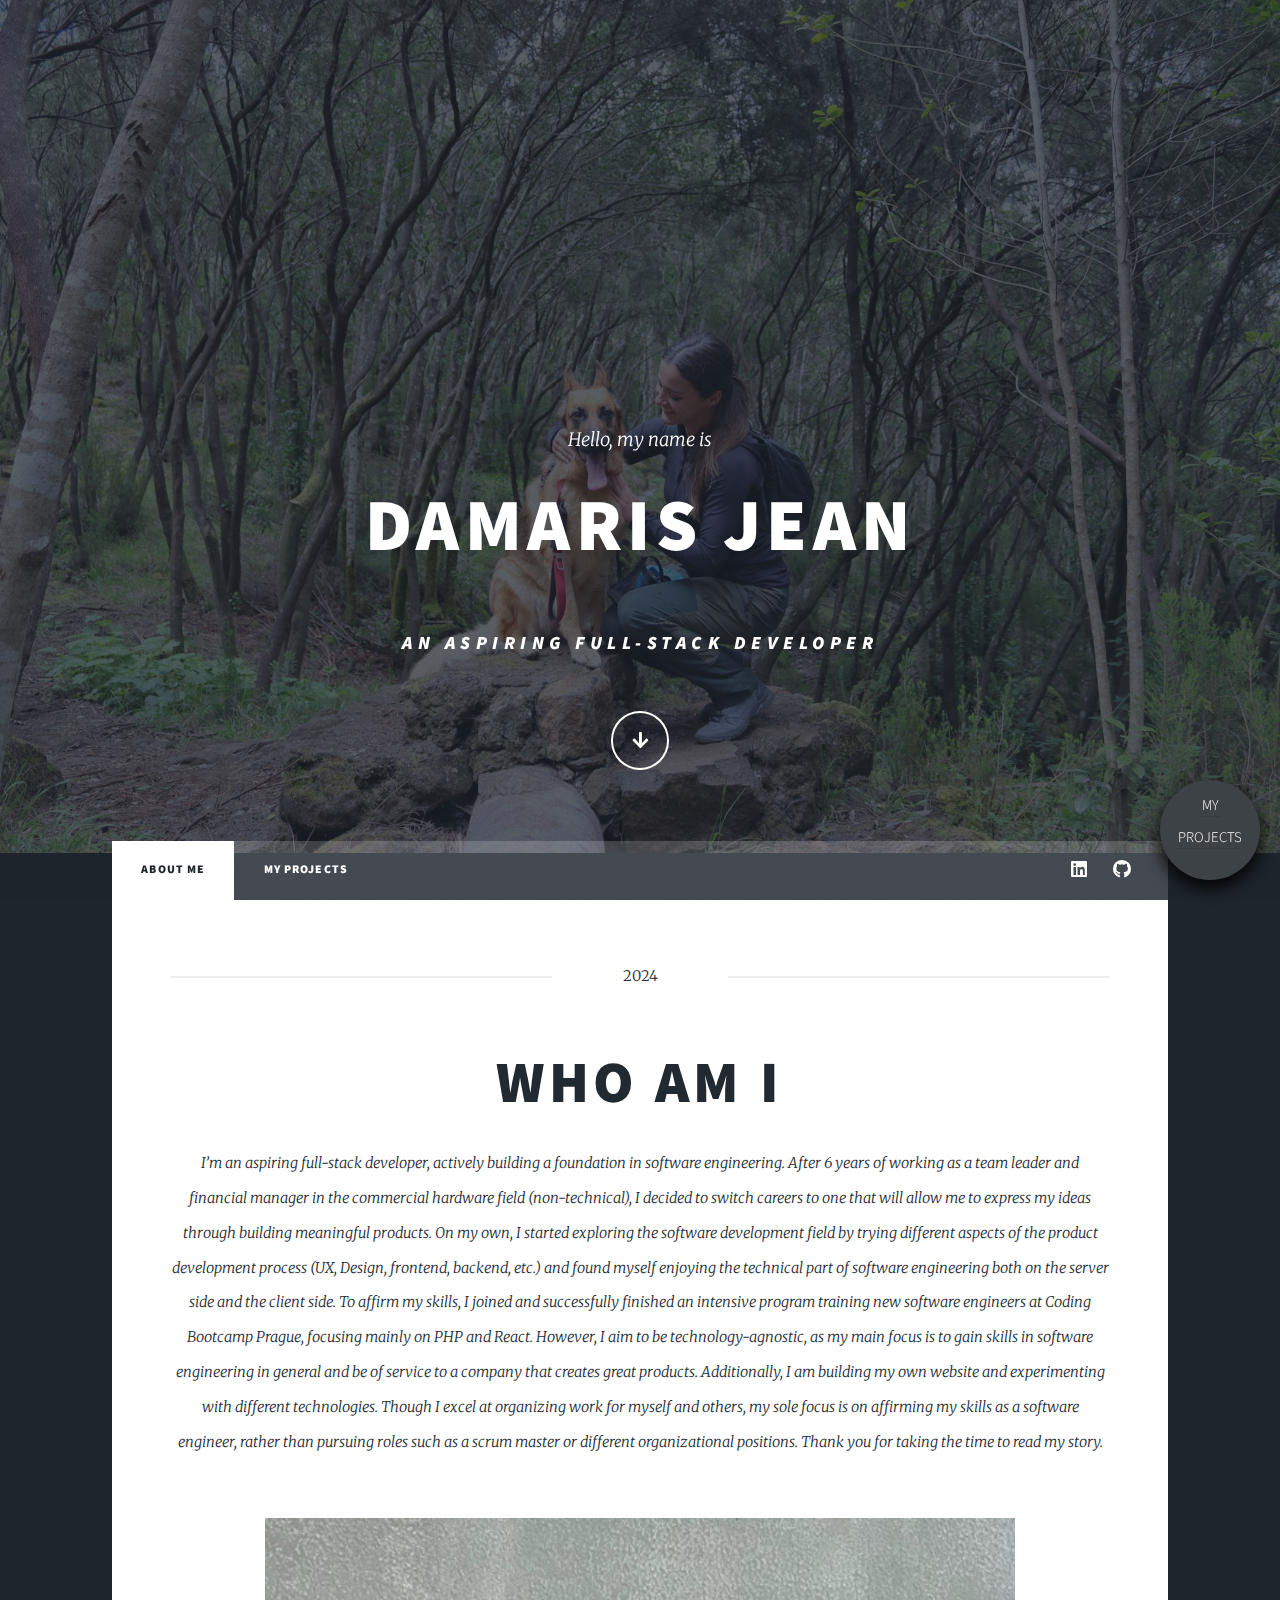
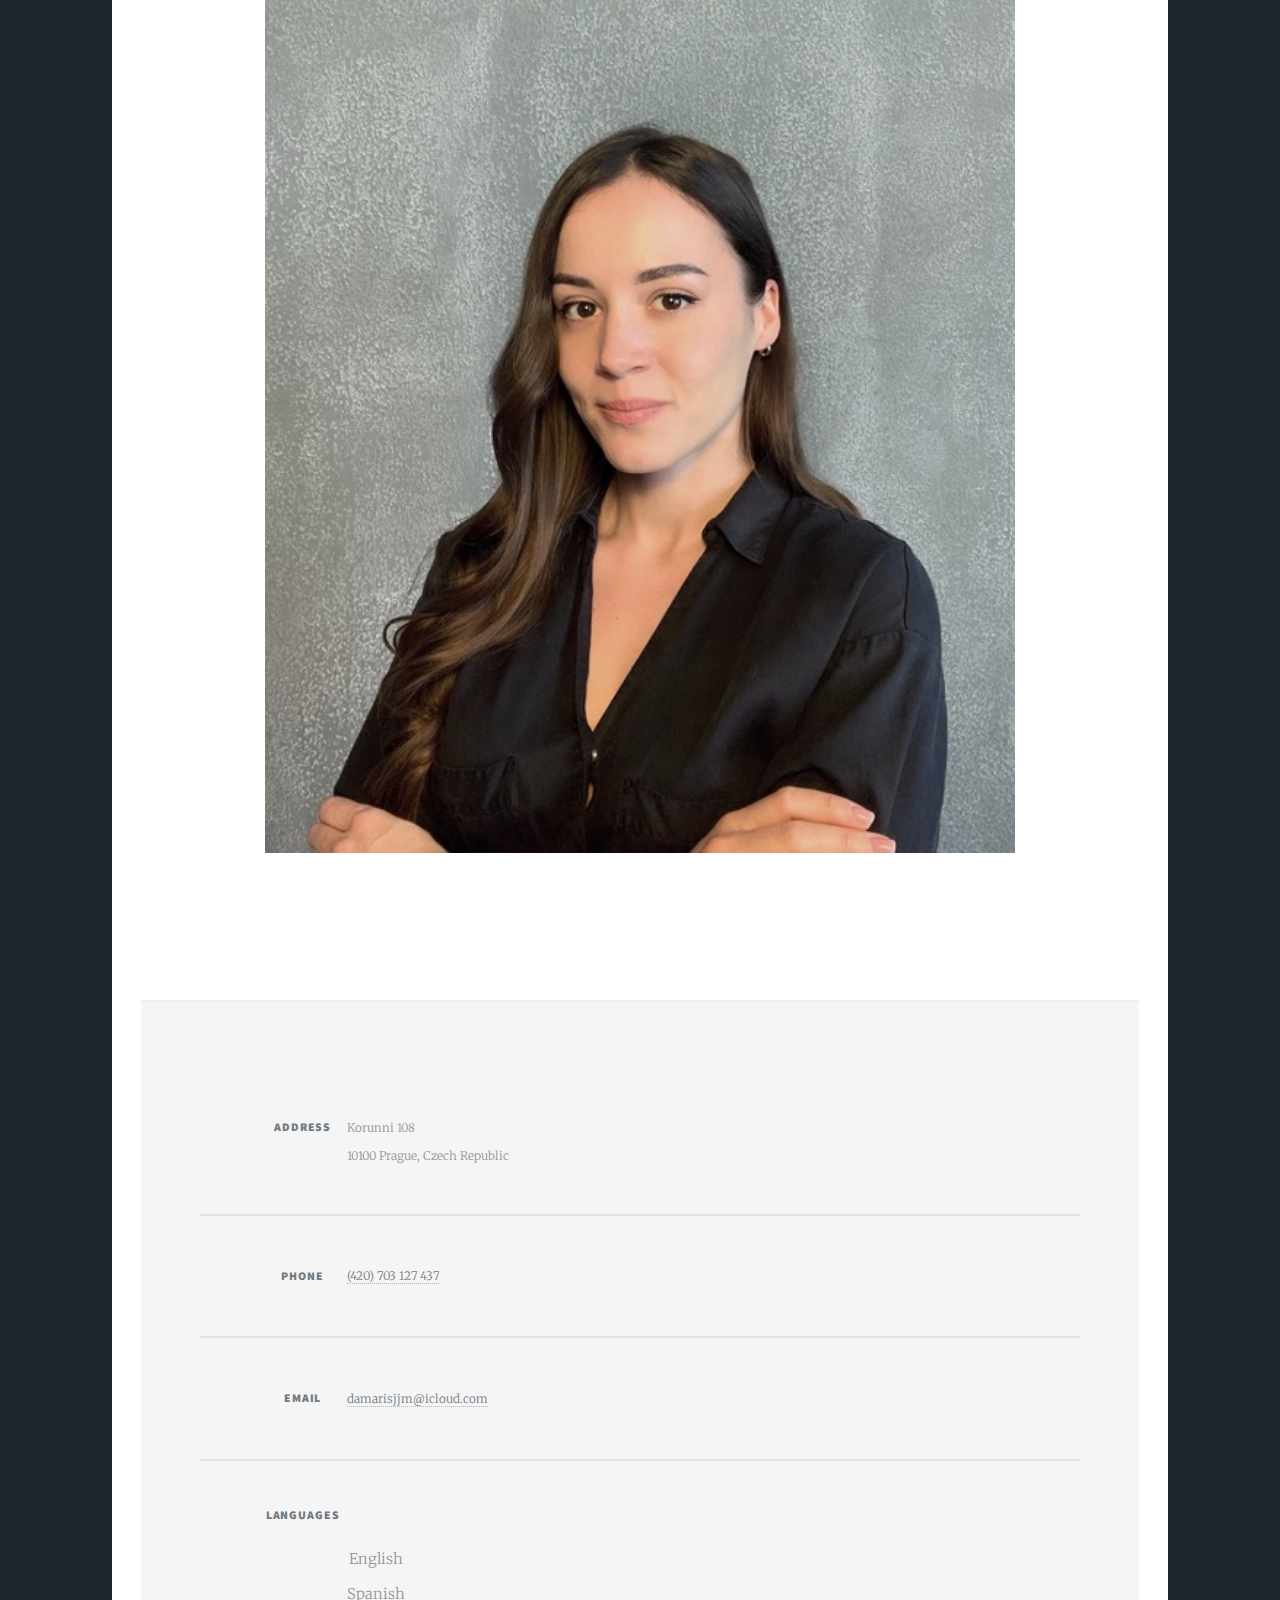
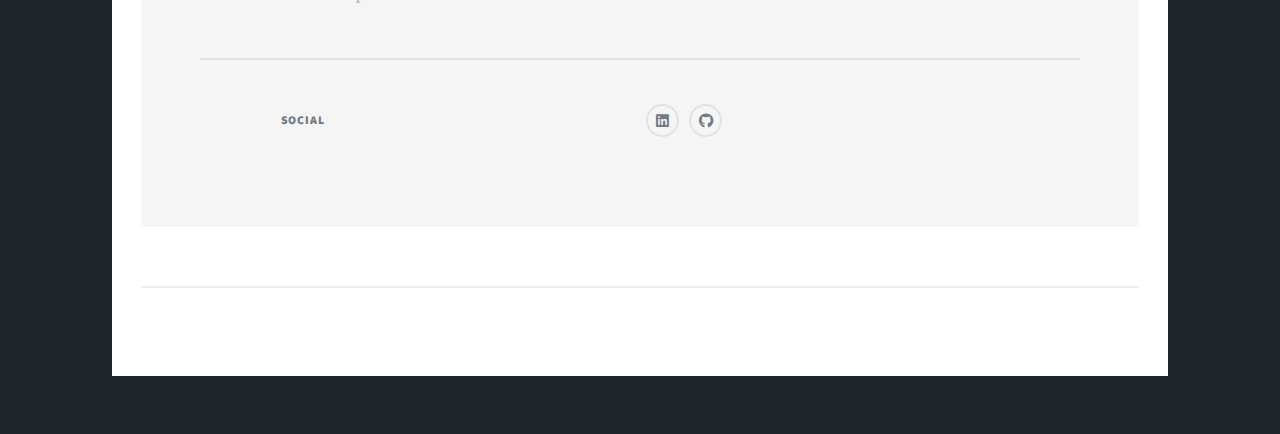
==== commit 55c71cd6: "Update index.html" ====
--- a/index.html
+++ b/index.html
@@ -75,7 +75,7 @@
             <p>
               
 I’m an aspiring full-stack developer, actively building a foundation in software engineering.
-After 6 years of working as a team lead and financial manager in the commercial hardware field (non-technical), I decided to switch careers to one that will allow me to express my ideas through building meaningful products. On my own, I started exploring the software development field by trying different aspects of the product development process (UX, Design, frontend, backend, etc.) and found myself enjoying the technical part of software engineering both on the server side and the client side.
+After 6 years of working as a team leader and financial manager in the commercial hardware field (non-technical), I decided to switch careers to one that will allow me to express my ideas through building meaningful products. On my own, I started exploring the software development field by trying different aspects of the product development process (UX, Design, frontend, backend, etc.) and found myself enjoying the technical part of software engineering both on the server side and the client side.
 To affirm my skills, I joined and successfully finished an intensive program training new software engineers at Coding Bootcamp Prague, focusing mainly on PHP and React. However, I aim to be technology-agnostic, as my main focus is to gain skills in software engineering in general and be of service to a company that creates great products.
 Additionally, I am building my own website and experimenting with different technologies. Though I excel at organizing work for myself and others, my sole focus is on affirming my skills as a software engineer, rather than pursuing roles such as a scrum master or different organizational positions.
 Thank you for taking the time to read my story. 
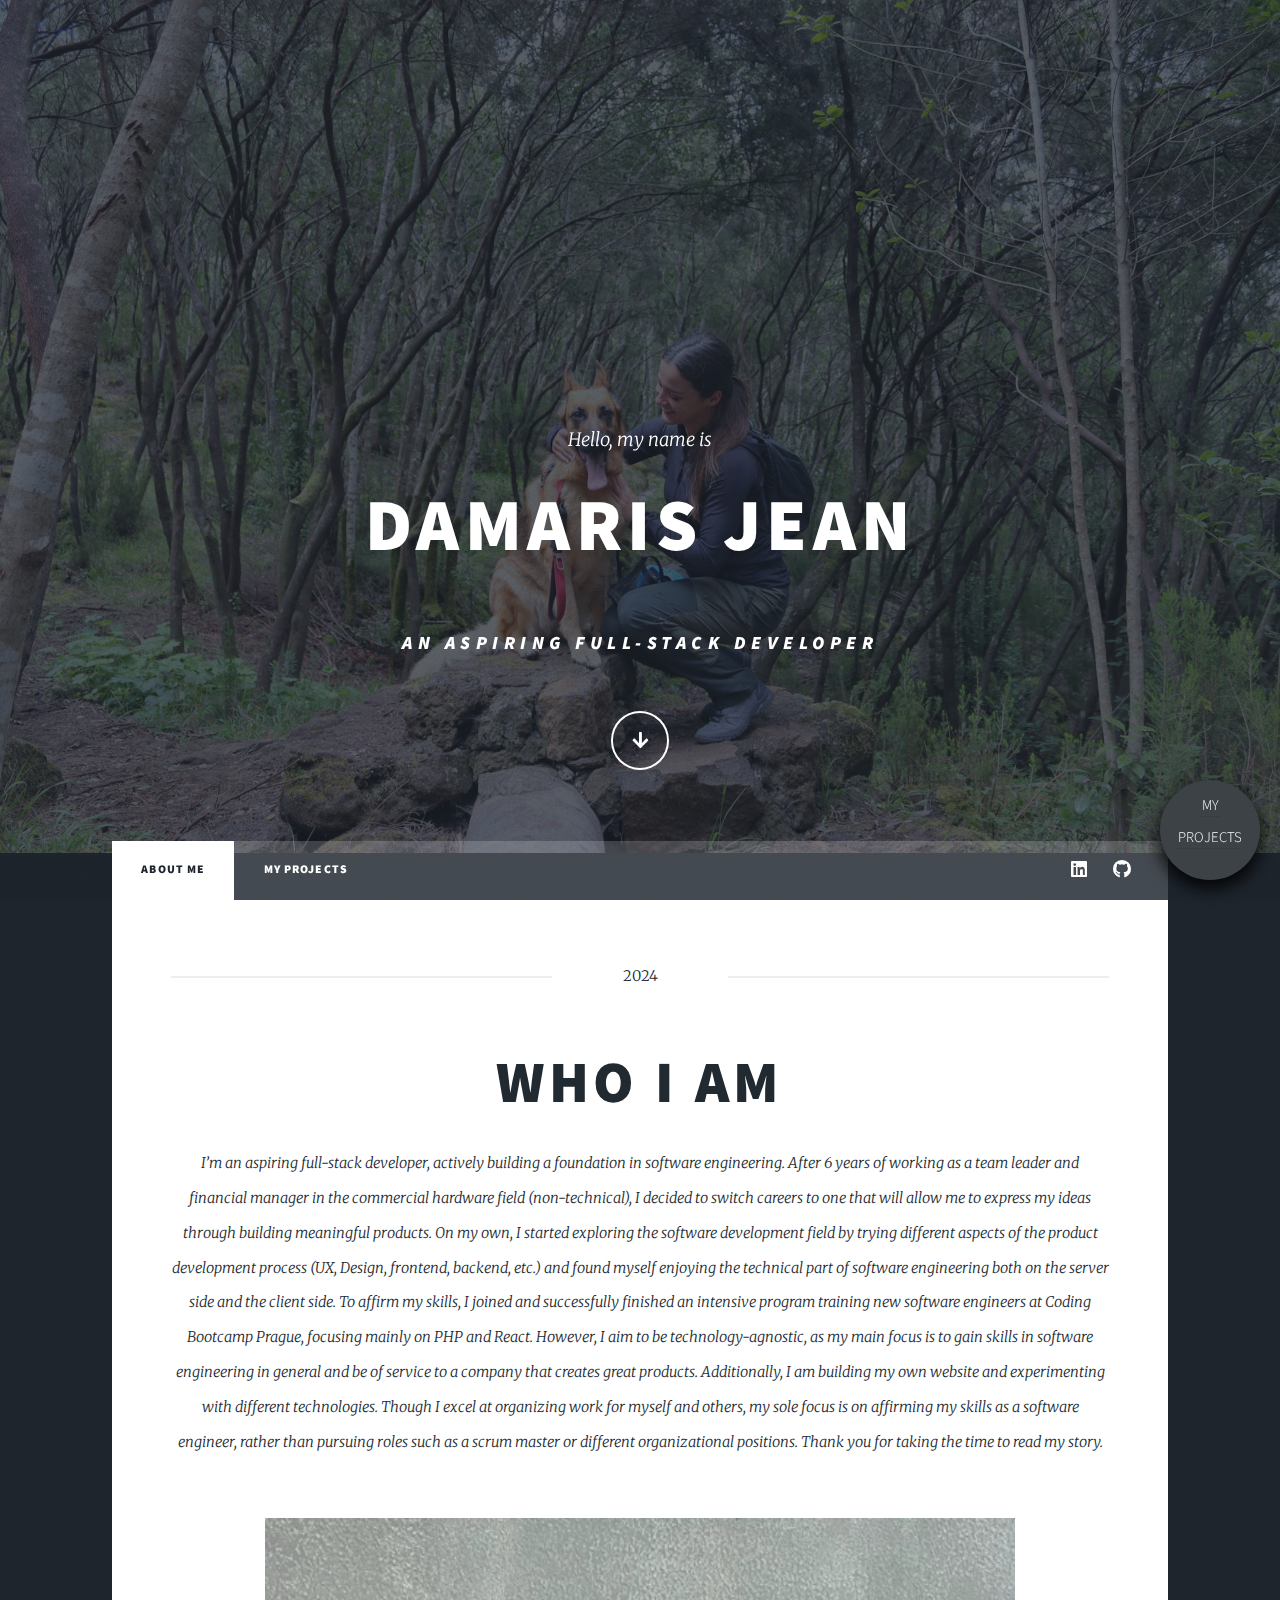
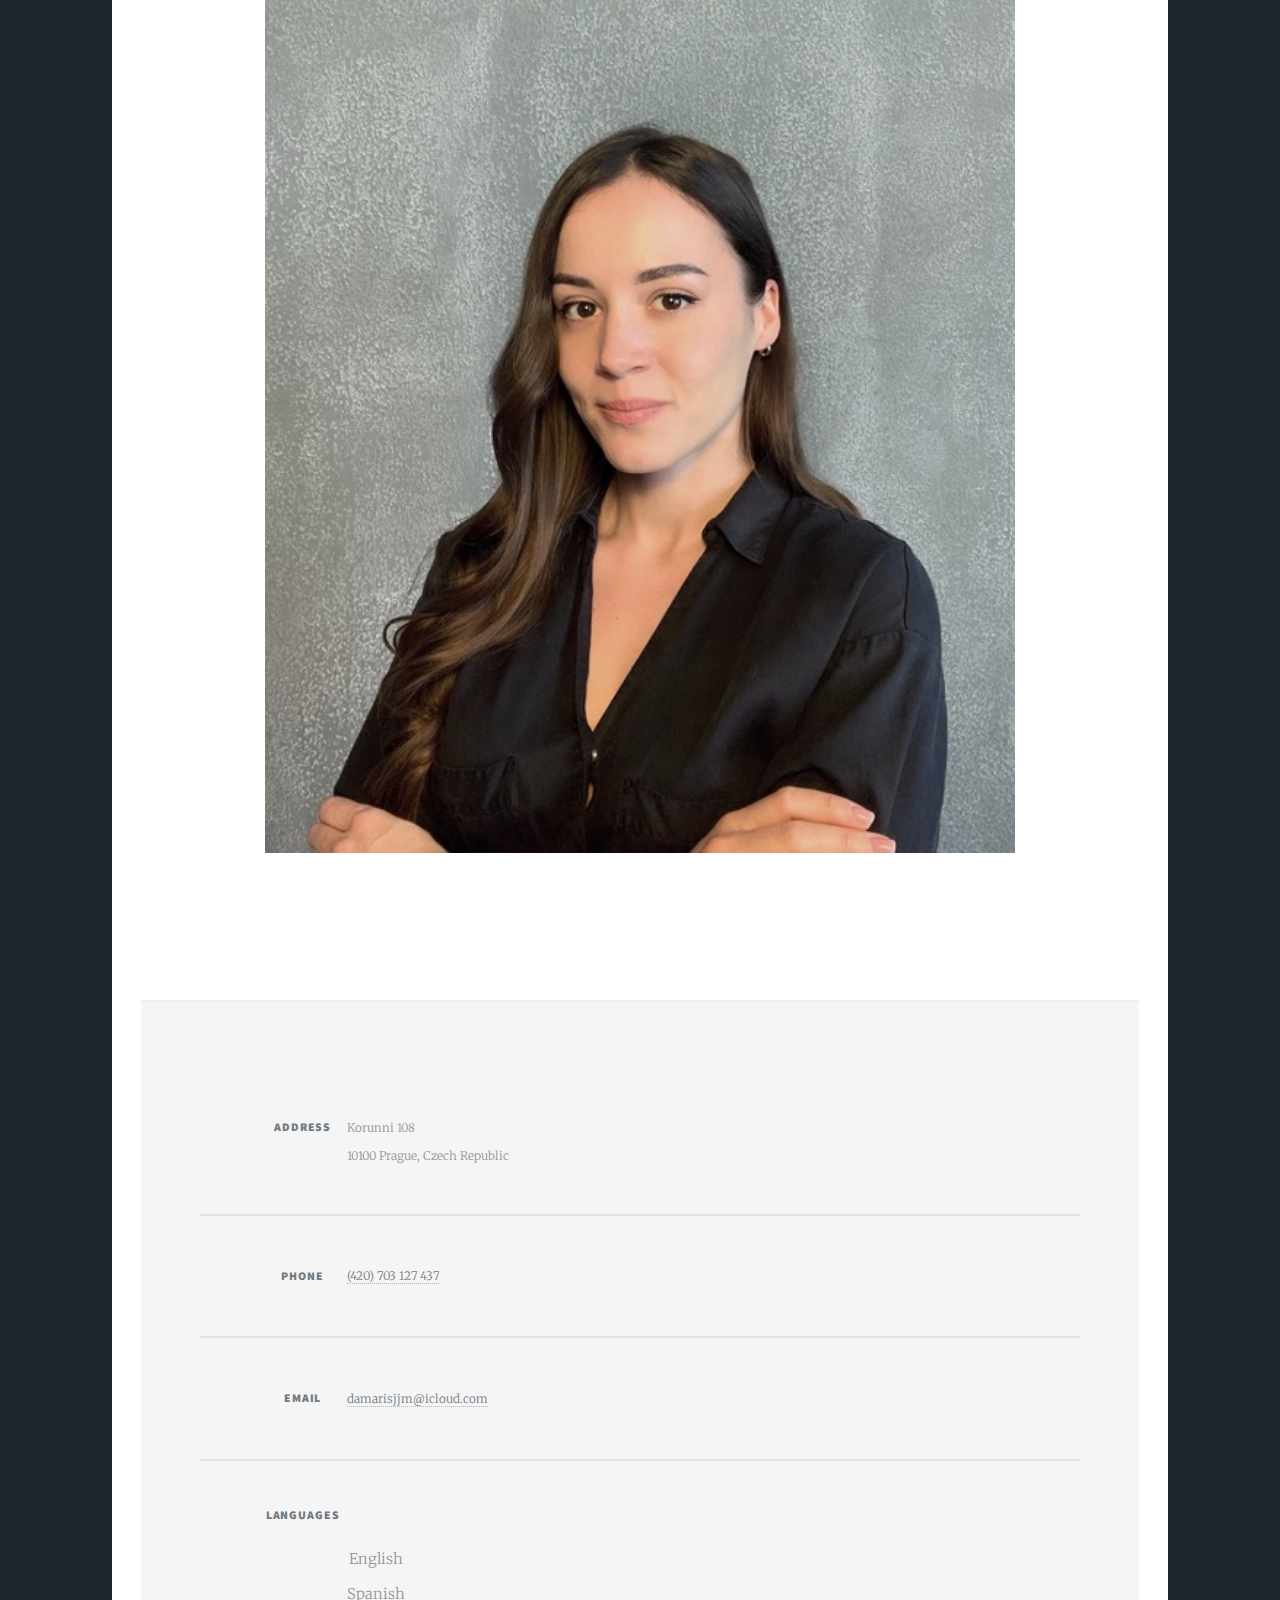
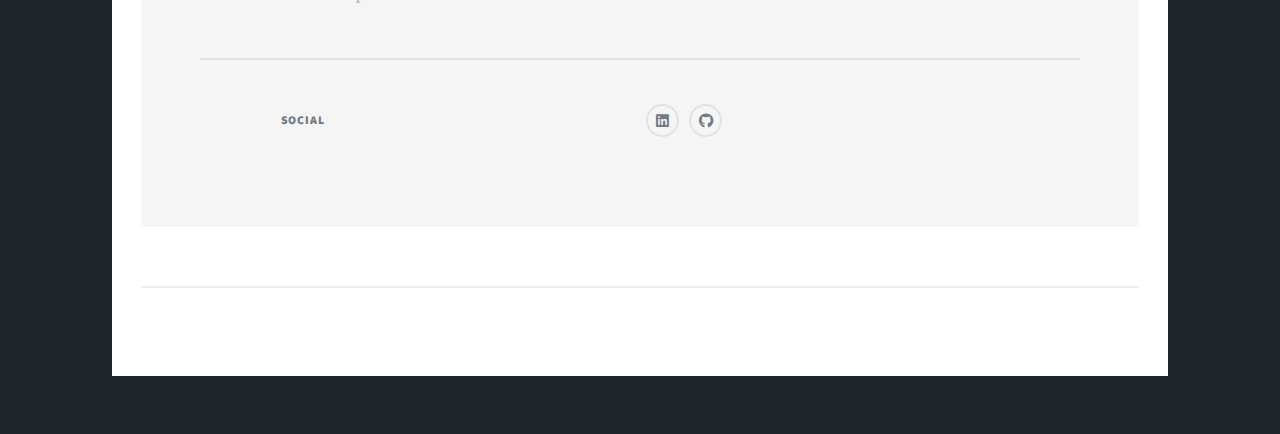
==== commit cf6fc030: "Update index.html" ====
--- a/index.html
+++ b/index.html
@@ -70,7 +70,7 @@
           <header class="major">
             <span class="date">2024</span>
             <h2>
-              <a href="#">Who am I </a>
+              <a href="#">Who I am </a>
             </h2>
             <p>
               
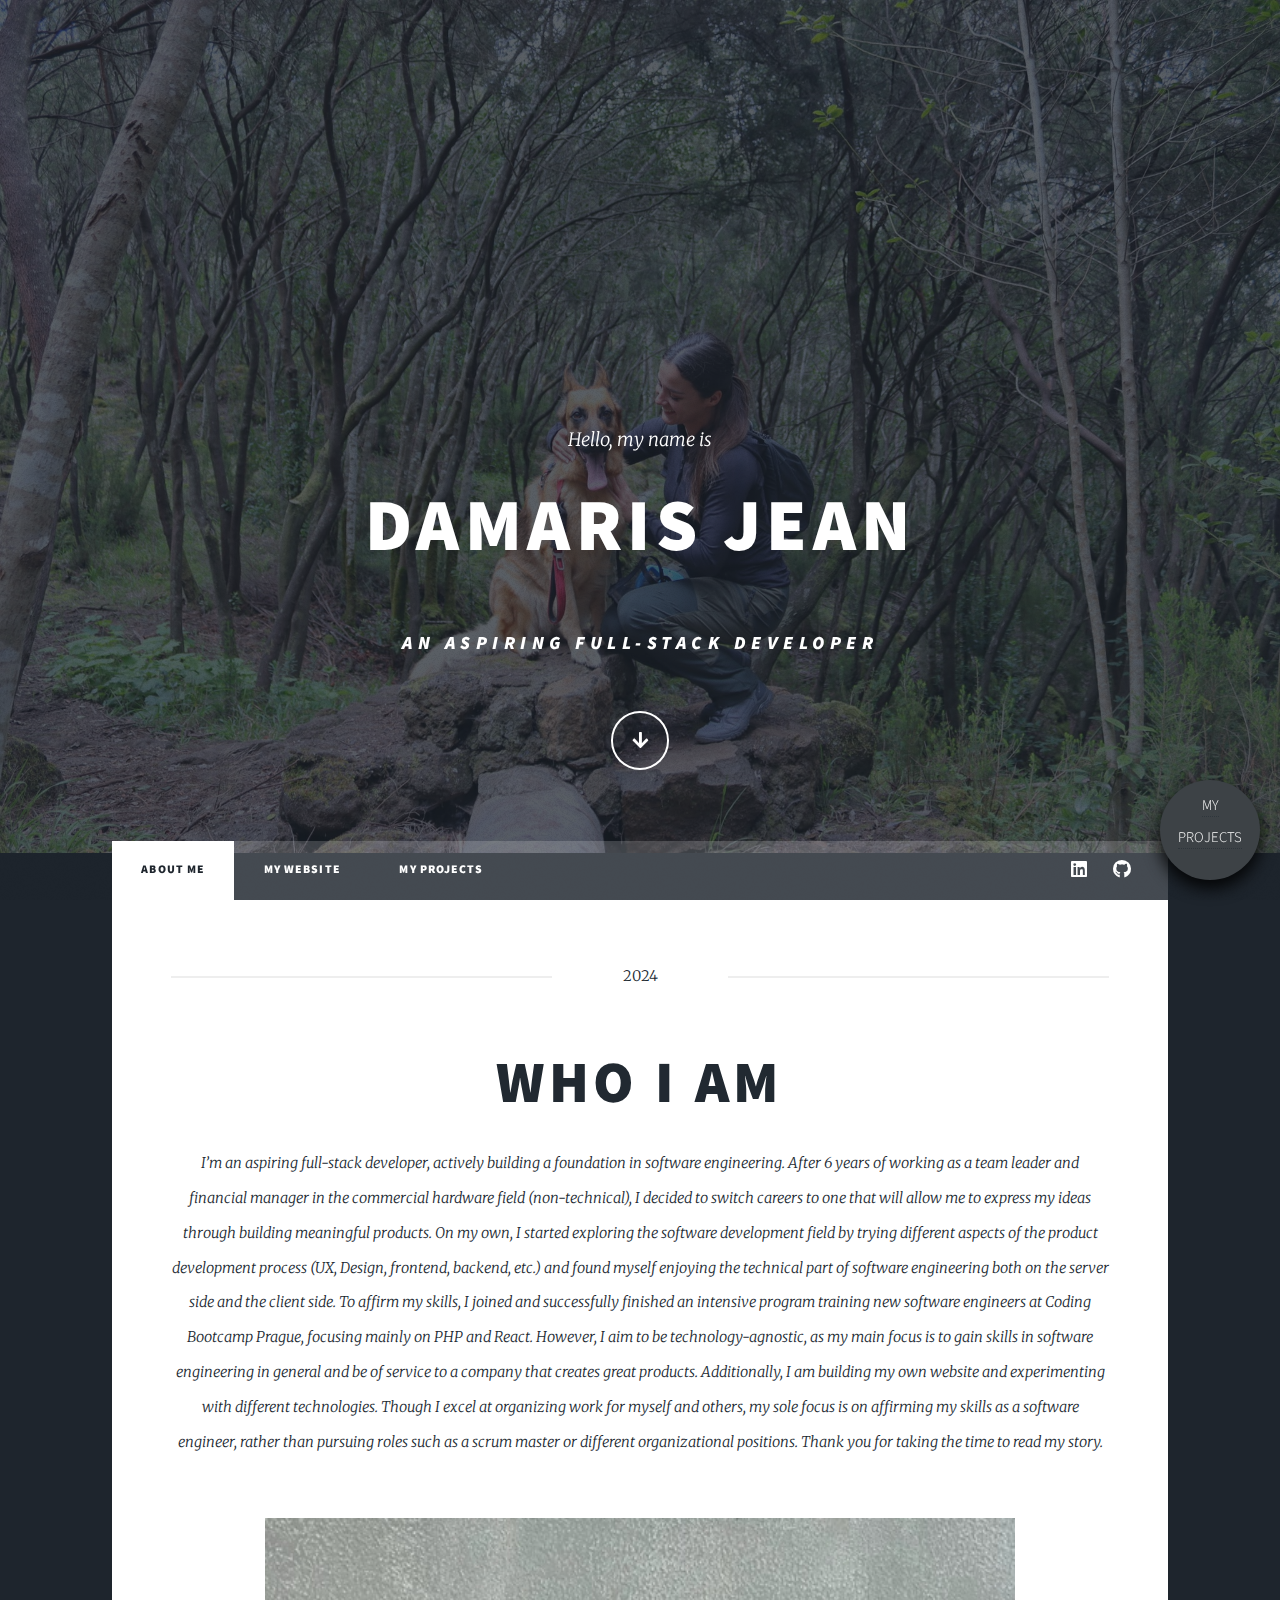
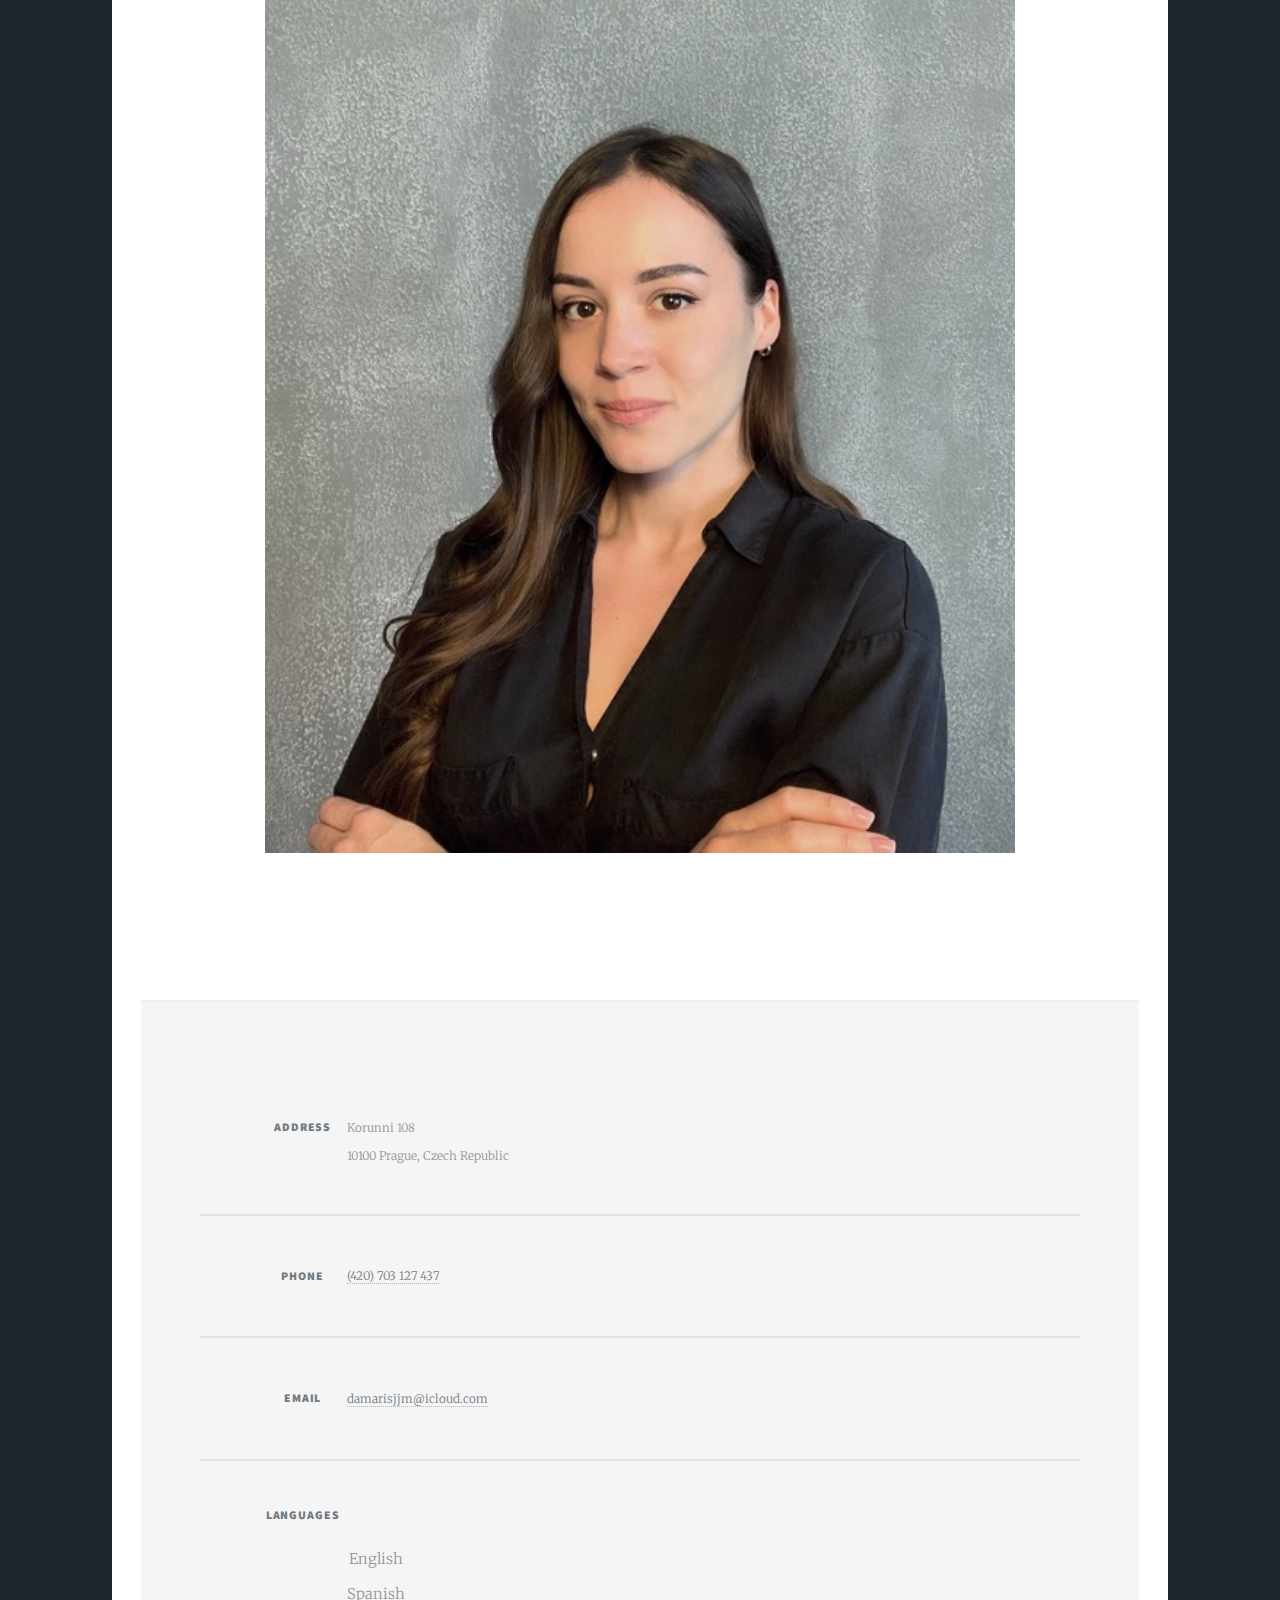
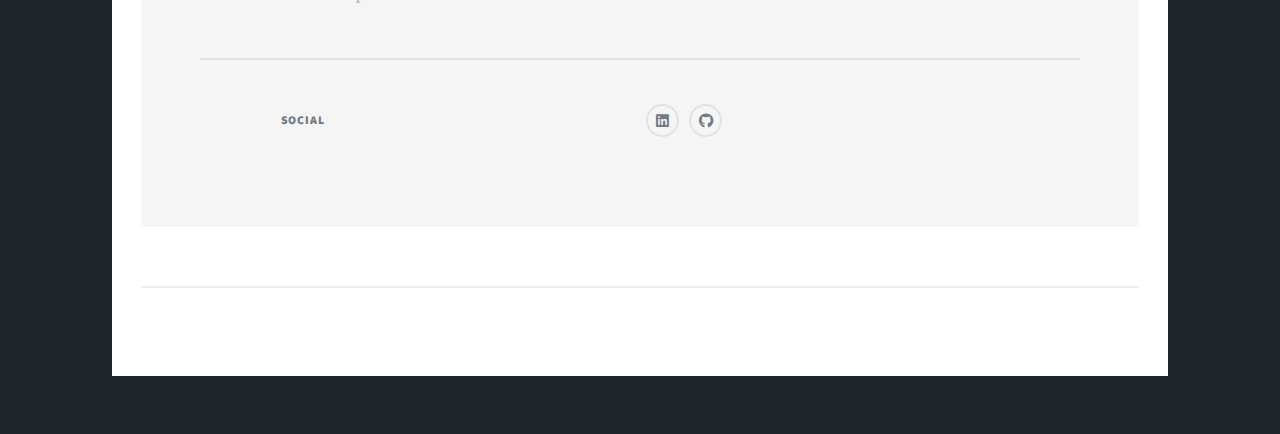
==== commit ab0a06f7: "adding miracles website" ====
--- a/index.html
+++ b/index.html
@@ -45,7 +45,10 @@
       <nav id="nav">
         <ul class="links">
           <li class="active"><a href="index.html">About Me</a></li>
+          <li><a href="miracles.html">My Website</a></li>
           <li><a href="generic.html">My projects</a></li>
+         
+
 
           <!-- <li><a href="elements.html">Elements Reference</a></li> -->
         </ul>
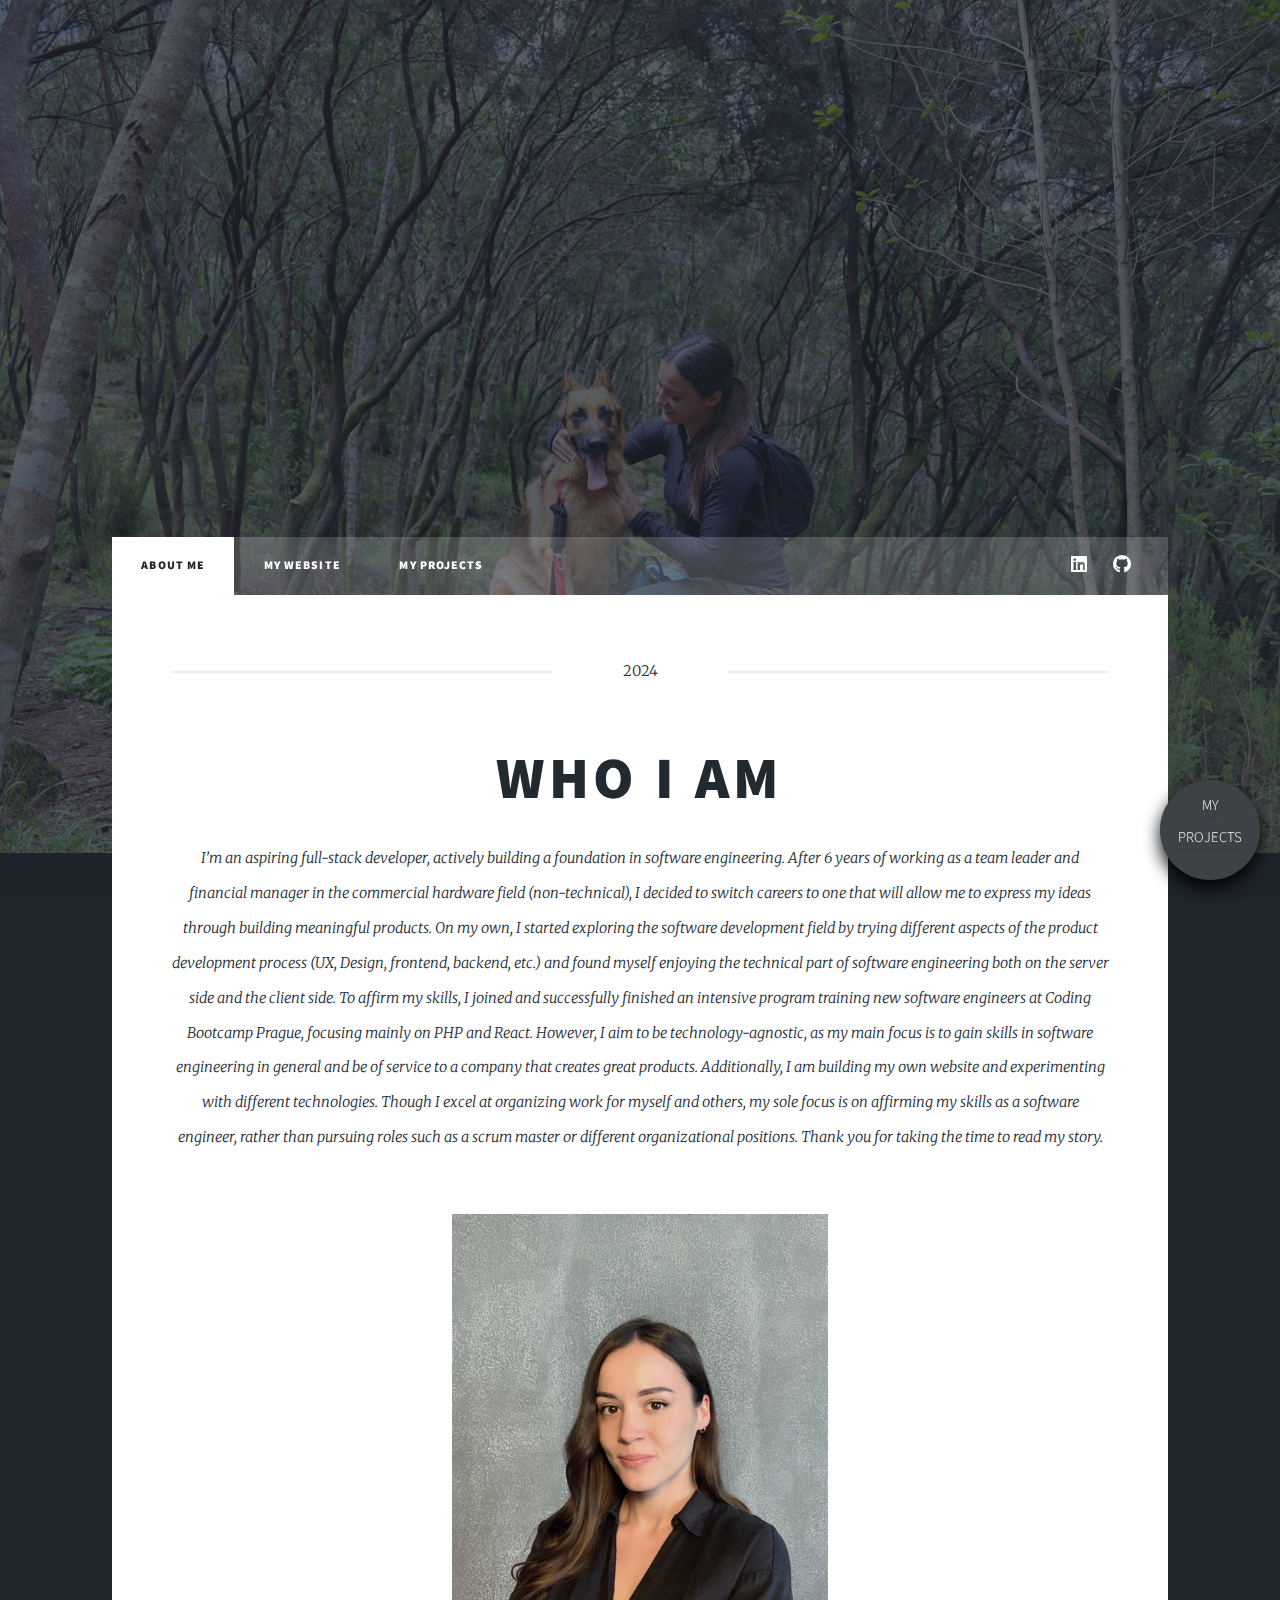
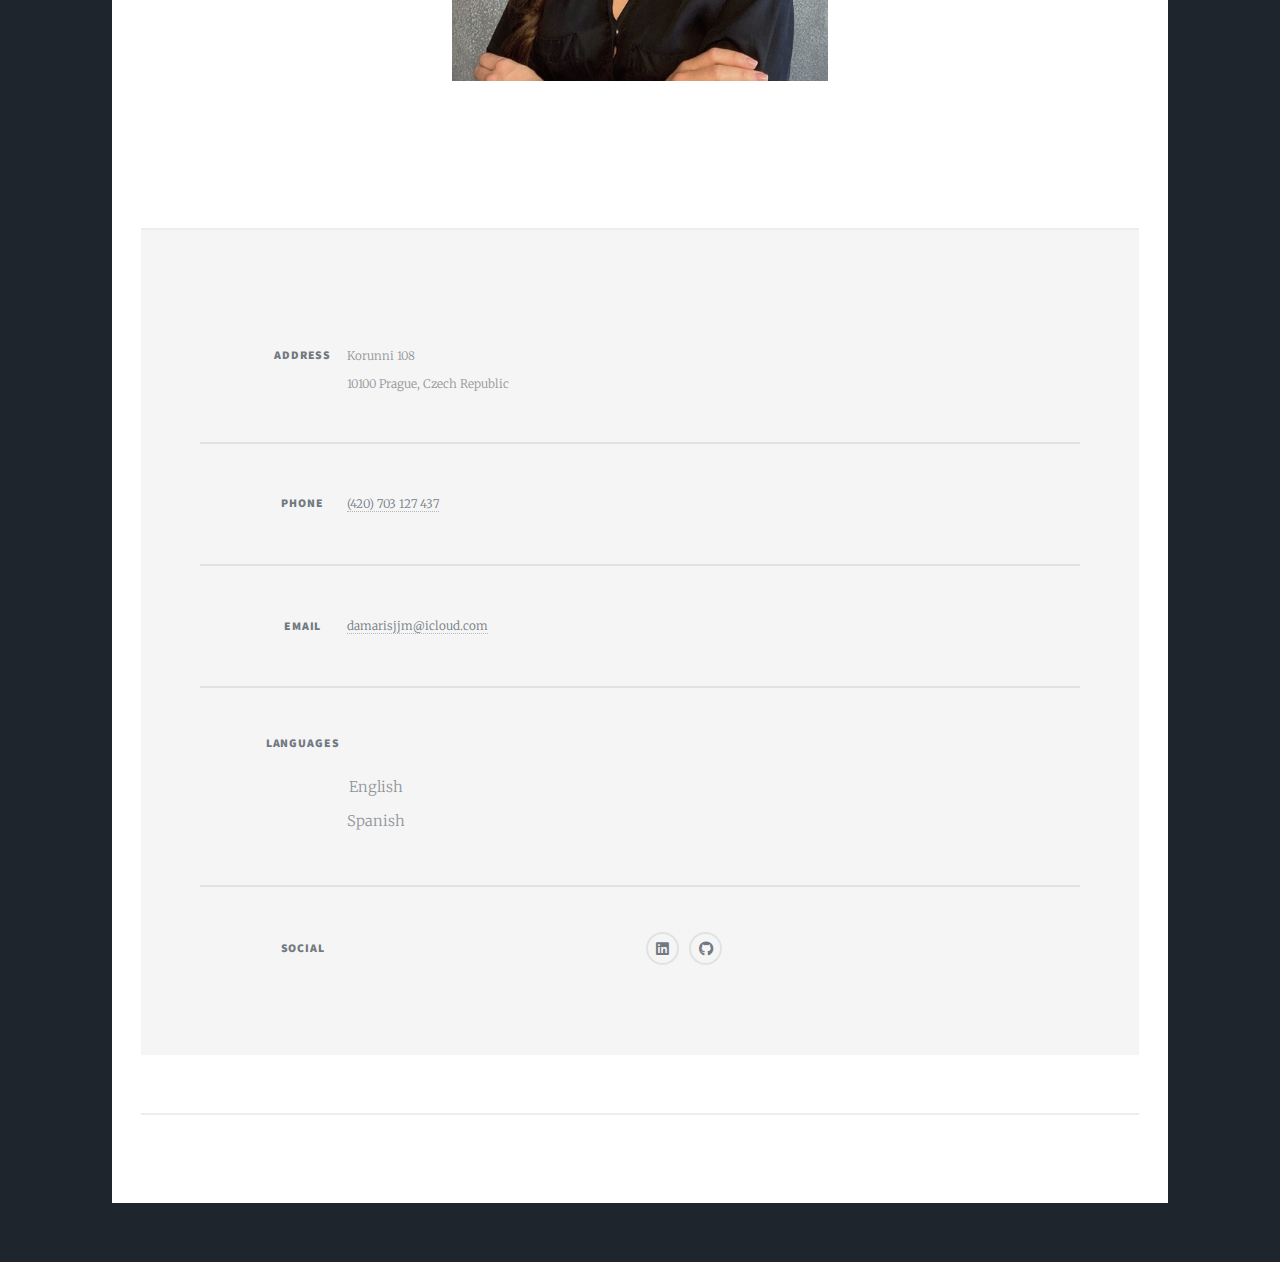
==== commit 7da3e40c: "remove some text" ====
--- a/index.html
+++ b/index.html
@@ -28,7 +28,7 @@
           Damaris Jean
 		  <br />
 		  <br />
-          <p>An aspiring full-stack developer</p>
+          <p>An full-stack developer</p>
         </h1>
         <ul class="actions">
           <li>
--- a/assets/css/main.css
+++ b/assets/css/main.css
@@ -2764,8 +2764,8 @@
 }
 
 .image.main img {
-  width: 80%;
-  margin-left: 10%;
+  width: 40%;
+  margin-left: 30%;
 }
 
 @media screen and (max-width: 736px) {
@@ -3440,7 +3440,6 @@
   cursor: default;
   text-align: center;
   z-index: 1;
-  min-height: 100vh;
 }
 
 #intro input,
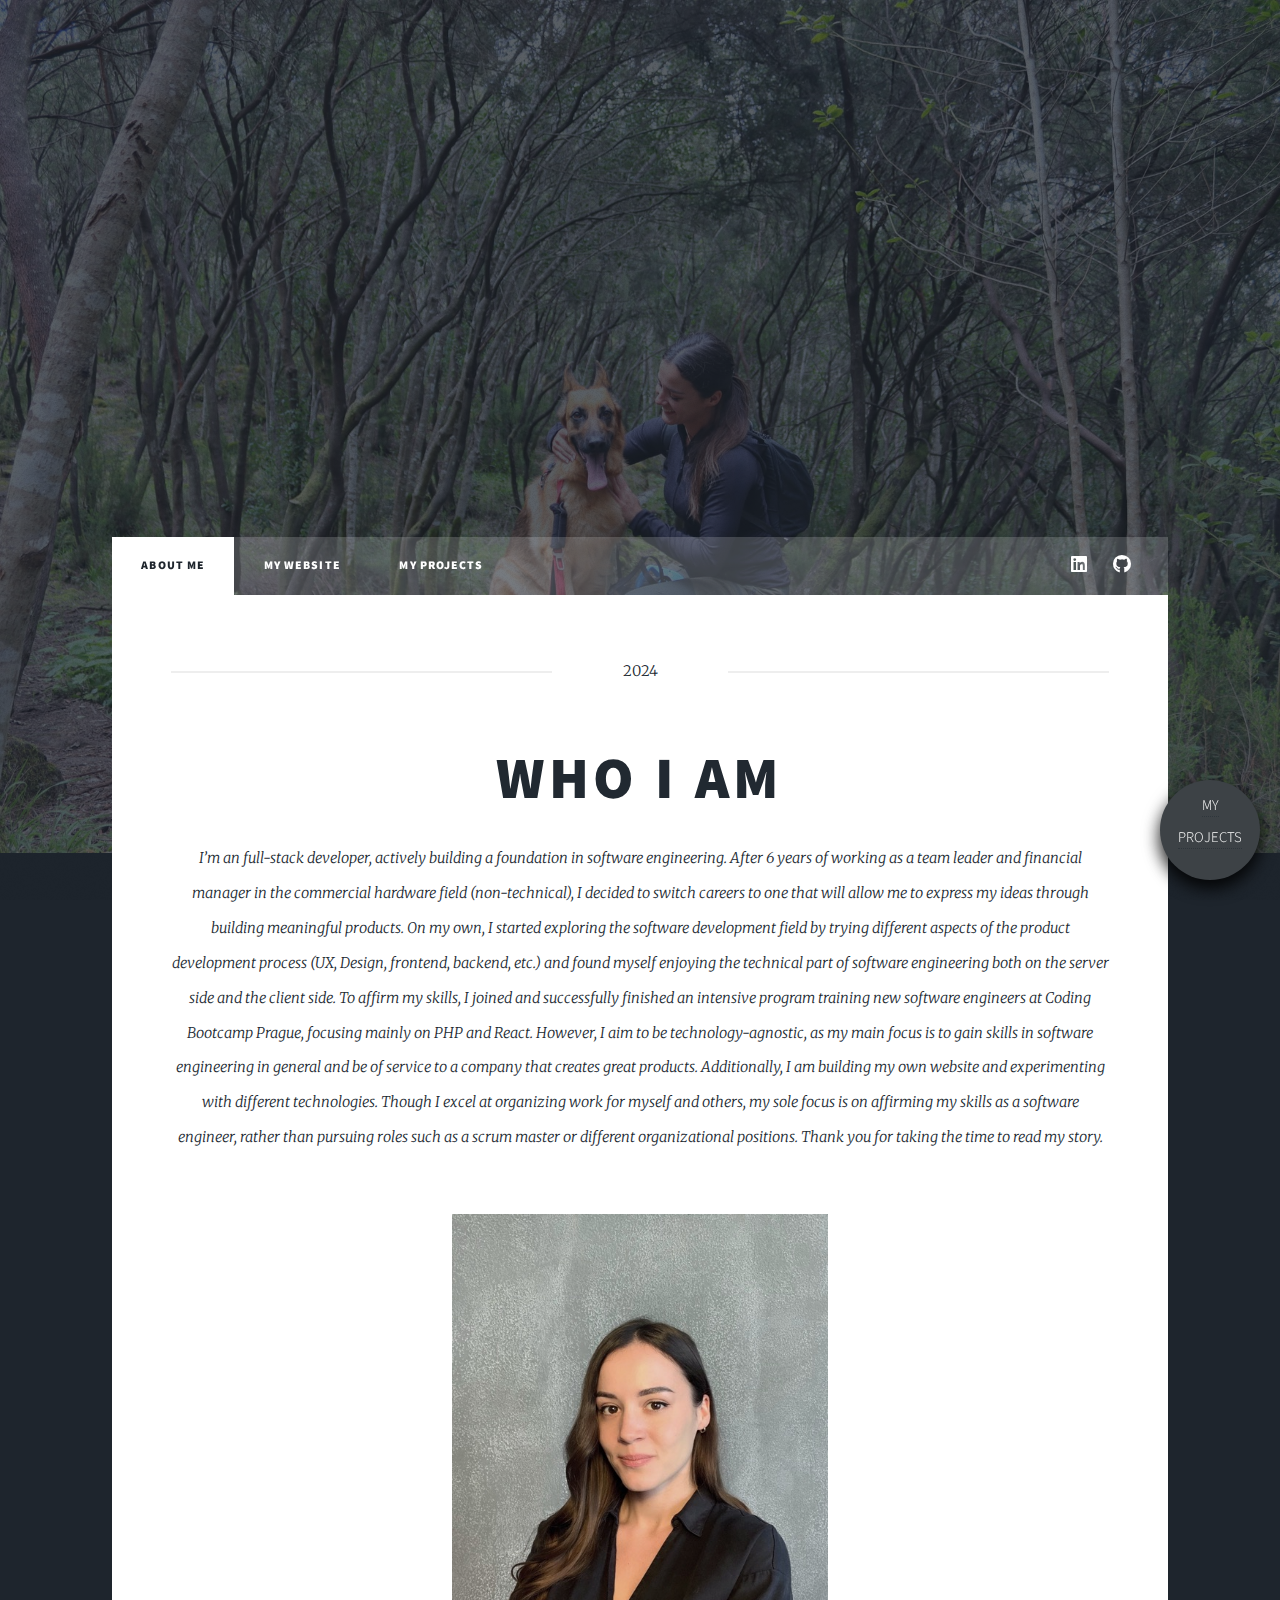
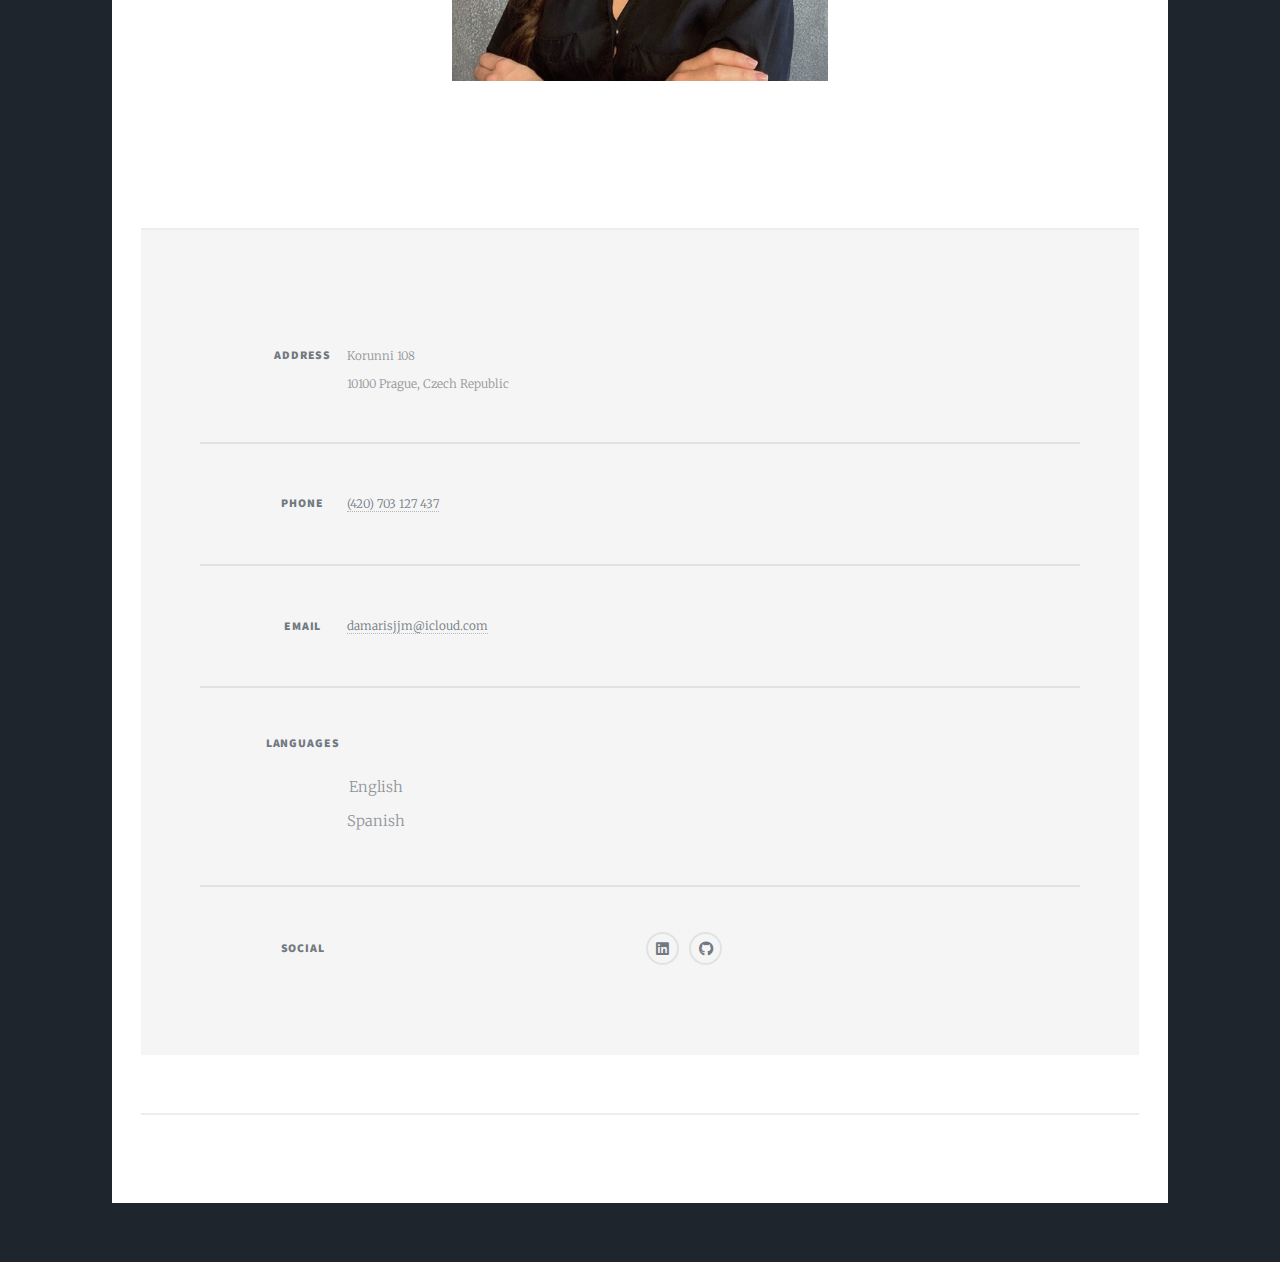
==== commit 1ee989b4: "removing text" ====
--- a/index.html
+++ b/index.html
@@ -77,7 +77,7 @@
             </h2>
             <p>
               
-I’m an aspiring full-stack developer, actively building a foundation in software engineering.
+I’m an full-stack developer, actively building a foundation in software engineering.
 After 6 years of working as a team leader and financial manager in the commercial hardware field (non-technical), I decided to switch careers to one that will allow me to express my ideas through building meaningful products. On my own, I started exploring the software development field by trying different aspects of the product development process (UX, Design, frontend, backend, etc.) and found myself enjoying the technical part of software engineering both on the server side and the client side.
 To affirm my skills, I joined and successfully finished an intensive program training new software engineers at Coding Bootcamp Prague, focusing mainly on PHP and React. However, I aim to be technology-agnostic, as my main focus is to gain skills in software engineering in general and be of service to a company that creates great products.
 Additionally, I am building my own website and experimenting with different technologies. Though I excel at organizing work for myself and others, my sole focus is on affirming my skills as a software engineer, rather than pursuing roles such as a scrum master or different organizational positions.
